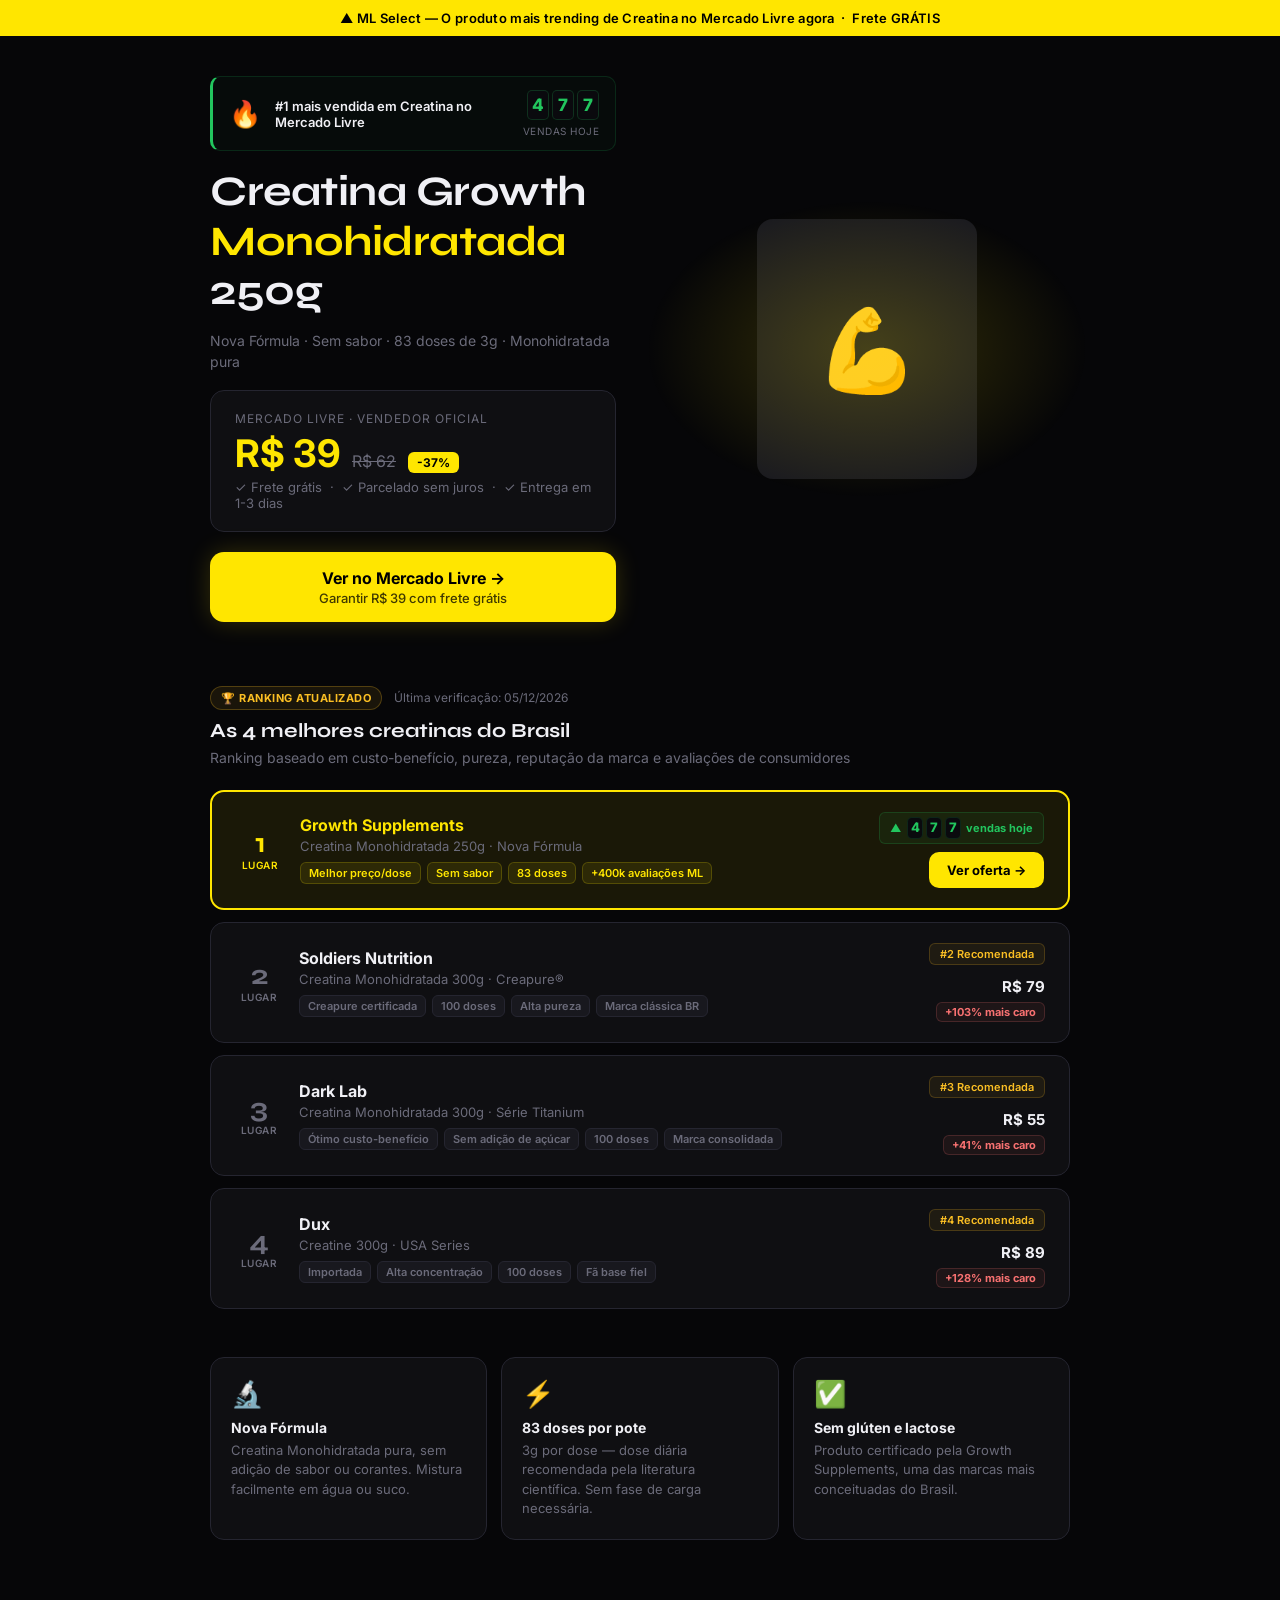
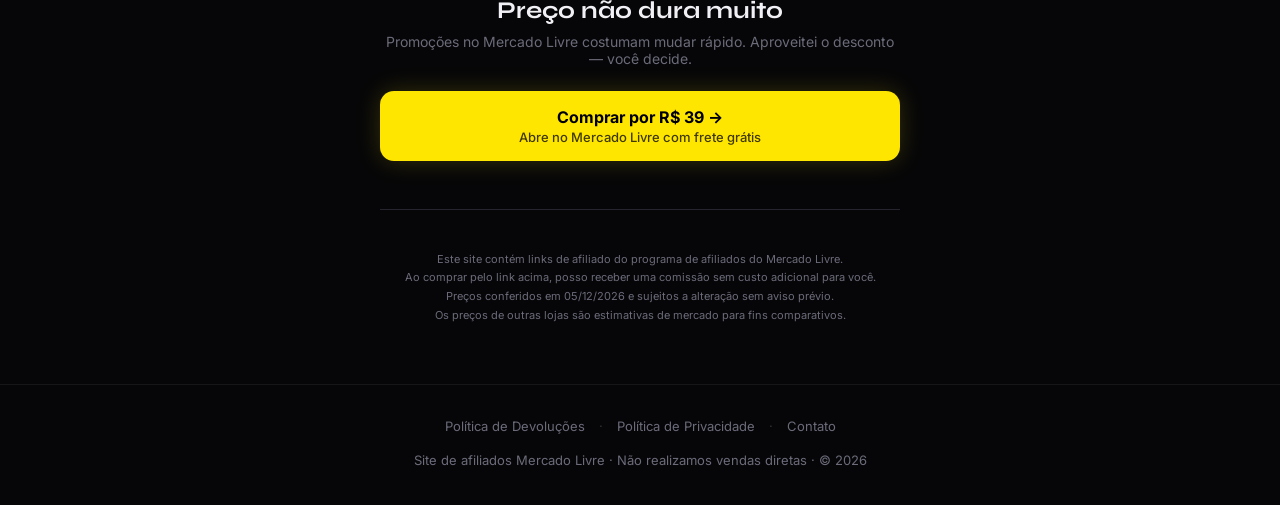
==== index.html @ bf6191c7 "fix: remove Vencedora badge and trending label text Clean up #1 ranking card (no Vencedora badge) an" ====
<!DOCTYPE html>
<html lang="pt-BR">
<head>
    <meta name="google-site-verification" content="9dkgqxsHjFSELf1_AmP4bgAfAh4J020SIPHfa3td9Eo" />
    <script type="application/ld+json">
    {
      "@context": "https://schema.org/",
      "@type": "Product",
      "name": "Creatina Growth Monohidratada 250g",
      "image": "https://http2.mlstatic.com/D_NQ_NP_2X_662415-MLA97812910758_112025-F.webp",
      "description": "Creatina Monohidratada Growth Supplements 250g Nova Fórmula. Melhor custo-benefício do mercado. Frete grátis pelo Mercado Livre.",
      "brand": { "@type": "Brand", "name": "Growth Supplements" },
      "sku": "MLB4229498",
      "mpn": "MLB4229498",
      "offers": {
        "@type": "Offer",
        "url": "https://ml-afiliado.vercel.app/",
        "priceCurrency": "BRL",
        "price": "39.00",
        "availability": "https://schema.org/InStock",
        "itemCondition": "https://schema.org/NewCondition",
        "seller": { "@type": "Organization", "name": "Mercado Livre" }
      }
    }
    </script>
    <!-- Google tag (gtag.js) -->
    <script async src="https://www.googletagmanager.com/gtag/js?id=AW-17362010961"></script>
    <script>
      window.dataLayer = window.dataLayer || [];
      function gtag(){dataLayer.push(arguments);}
      gtag('js', new Date());

      gtag('config', 'AW-17362010961');
    </script>
    <!-- Event snippet for Compra conversion page -->
    <script>
      gtag('event', 'conversion', {
          'send_to': 'AW-17362010961/30pLCIP_qo4cENGG7dZA',
          'value': 1.0,
          'currency': 'BRL',
          'transaction_id': ''
      });
    </script>
    <!-- Click conversion handler -->
    <script>
    function gtag_report_conversion(url) {
      var callback = function () {
        if (typeof(url) != 'undefined') {
          window.location = url;
        }
      };
      gtag('event', 'conversion', {
          'send_to': 'AW-17362010961/30pLCIP_qo4cENGG7dZA',
          'value': 1.0,
          'currency': 'BRL',
          'transaction_id': '',
          'event_callback': callback
      });
      return false;
    }
    </script>
    <meta charset="UTF-8">
    <meta name="viewport" content="width=device-width, initial-scale=1.0">
    <title>Creatina Growth 250g — Melhor Preço Online</title>
    <meta name="description" content="Creatina Monohidratada Growth Supplements 250g Nova Fórmula. Compare preços e garanta o menor valor. Frete grátis pelo Mercado Livre.">
    <link rel="canonical" href="https://ml-afiliado.vercel.app/">
    <link rel="preconnect" href="https://fonts.googleapis.com">
    <link href="https://fonts.googleapis.com/css2?family=Syne:wght@700&family=Inter:wght@400;500;600;700&display=swap" rel="stylesheet">
    <style>
        :root {
            --bg: #060608;
            --surface: #0f0f12;
            --surface2: #18181e;
            --border: #252530;
            --border-glow: #FFE60044;
            --text: #f0f0f5;
            --muted: #6b6b7a;
            --accent: #FFE600;
            --accent-dim: #FFE60015;
            --accent-glow: #FFE60030;
            --yellow: #fbbf24;
            --red: #f87171;
            --radius: 14px;
        }

        * { margin: 0; padding: 0; box-sizing: border-box; }

        body {
            font-family: 'Inter', sans-serif;
            background: var(--bg);
            color: var(--text);
            min-height: 100vh;
            -webkit-font-smoothing: antialiased;
            overflow-x: hidden;
        }

        /* ─── TOP BAR ─── */
        .topbar {
            background: var(--accent);
            color: #000;
            text-align: center;
            font-size: 13px;
            font-weight: 600;
            padding: 10px 20px;
            letter-spacing: .3px;
        }

        /* ─── HERO ─── */
        .hero {
            max-width: 900px;
            margin: 0 auto;
            padding: 40px 20px 0;
            display: grid;
            grid-template-columns: 1fr 1fr;
            grid-template-areas:
                "trend img"
                "text  img";
            column-gap: 48px;
            row-gap: 16px;
            align-items: start;
        }

        .trending-block { grid-area: trend; }
        .hero-text      { grid-area: text; }
        .hero-img       { grid-area: img; align-self: center; }

        @media (max-width: 640px) {
            .hero {
                grid-template-columns: 1fr;
                grid-template-areas:
                    "trend"
                    "img"
                    "text";
                padding: 24px 16px 0;
                row-gap: 16px;
                column-gap: 0;
            }
            .hero-img { max-width: 200px; margin: 0 auto; }
        }

        /* TRENDING BLOCK */
        .trending-block {
            display: flex;
            align-items: center;
            gap: 14px;
            background: #22c55e08;
            border: 1px solid #22c55e28;
            border-left: 3px solid #22c55e;
            border-radius: 10px;
            padding: 13px 16px;
            margin-bottom: 0;
        }

        .trend-fire {
            font-size: 26px;
            flex-shrink: 0;
            animation: fireBlink 1s ease-in-out infinite;
        }

        @keyframes fireBlink {
            0%, 100% { opacity: 1; transform: scale(1); }
            50% { opacity: .3; transform: scale(.8); }
        }

        /* Flip counter digits */
        .flip-counter {
            display: flex;
            gap: 3px;
            align-items: center;
            justify-content: flex-end;
            line-height: 1;
        }

        .flip-digit {
            width: 22px; height: 30px;
            background: #0a0a0e;
            border: 1px solid #22c55e35;
            border-radius: 5px;
            display: flex;
            align-items: center;
            justify-content: center;
            font-family: 'Inter', monospace;
            font-size: 17px;
            font-weight: 800;
            color: #22c55e;
            perspective: 300px;
        }

        .flip-digit.flipping {
            animation: digitFlip 0.35s ease;
        }

        @keyframes digitFlip {
            0%   { transform: perspective(300px) rotateX(0deg);   opacity: 1; }
            45%  { transform: perspective(300px) rotateX(-90deg); opacity: 0; }
            55%  { transform: perspective(300px) rotateX(-90deg); opacity: 0; }
            100% { transform: perspective(300px) rotateX(0deg);   opacity: 1; }
        }

        .trend-main {
            flex: 1;
            min-width: 0;
        }

        .trend-label {
            display: flex;
            align-items: center;
            gap: 5px;
            font-size: 10px;
            font-weight: 800;
            color: #22c55e;
            letter-spacing: 1.2px;
            text-transform: uppercase;
            margin-bottom: 3px;
        }

        .trend-text {
            display: block;
            font-size: 13px;
            font-weight: 600;
            color: var(--text);
        }

        .trend-counter {
            text-align: right;
            flex-shrink: 0;
        }

        .trend-unit {
            display: block;
            font-size: 10px;
            color: var(--muted);
            text-transform: uppercase;
            letter-spacing: .5px;
            margin-top: 5px;
            text-align: right;
        }

        @media (max-width: 480px) {
            .trend-fire { font-size: 20px; }
            .flip-digit { width: 19px; height: 26px; font-size: 15px; }
            .trend-text { font-size: 12px; }
            .trending-block { padding: 11px 13px; gap: 10px; }
        }

        .hero h1 {
            font-family: 'Syne', sans-serif;
            font-size: clamp(24px, 6.5vw, 42px);
            font-weight: 700;
            line-height: 1.18;
            letter-spacing: -.5px;
            margin-bottom: 14px;
        }

        .hero h1 em {
            font-style: normal;
            color: var(--accent);
        }

        .hero-sub {
            color: var(--muted);
            font-size: 14px;
            line-height: 1.5;
            margin-bottom: 18px;
        }

        /* PRICE HERO */
        .price-hero {
            background: var(--surface);
            border: 1px solid var(--border);
            border-radius: var(--radius);
            padding: 20px 24px;
            margin-bottom: 20px;
        }

        .price-hero-store {
            font-size: 12px;
            color: var(--muted);
            text-transform: uppercase;
            letter-spacing: 1px;
            margin-bottom: 8px;
        }

        .price-hero-row {
            display: flex;
            align-items: baseline;
            gap: 12px;
            margin-bottom: 6px;
        }

        .price-big {
            font-family: 'Inter', sans-serif;
            font-size: 38px;
            font-weight: 700;
            color: var(--accent);
            line-height: 1;
        }

        .price-hero-old {
            font-size: 16px;
            color: var(--muted);
            text-decoration: line-through;
        }

        .price-hero-badge {
            background: var(--accent);
            color: #000;
            font-size: 12px;
            font-weight: 700;
            padding: 3px 9px;
            border-radius: 6px;
        }

        .price-hero-note {
            font-size: 13px;
            color: var(--muted);
        }

        /* CTA button */
        .btn-cta {
            display: block;
            text-align: center;
            background: var(--accent);
            color: #000;
            font-weight: 700;
            font-size: 16px;
            padding: 16px 24px;
            border-radius: var(--radius);
            text-decoration: none;
            transition: all .2s;
            box-shadow: 0 0 24px var(--accent-glow);
        }

        .btn-cta:hover {
            background: #ffd000;
            transform: translateY(-2px);
            box-shadow: 0 4px 32px var(--accent-glow);
        }

        .btn-cta span {
            font-size: 13px;
            font-weight: 500;
            display: block;
            opacity: .75;
            margin-top: 2px;
        }

        /* PRODUCT IMAGE */
        .hero-img {
            position: relative;
            display: flex;
            justify-content: center;
        }

        .hero-img::before {
            content: '';
            position: absolute;
            inset: -20px;
            background: radial-gradient(ellipse at center, var(--accent-glow) 0%, transparent 70%);
            border-radius: 50%;
            pointer-events: none;
        }

        .hero-img img {
            width: 100%;
            max-width: 240px;
            object-fit: contain;
            border-radius: 16px;
            position: relative;
            z-index: 1;
            filter: drop-shadow(0 20px 48px #FFE60025);
        }

        /* ─── RANKING SECTION ─── */
        .ranking-section {
            max-width: 900px;
            margin: 64px auto 0;
            padding: 0 20px;
        }

        @media (max-width: 640px) {
            .ranking-section { padding: 0 16px; margin-top: 48px; }
        }

        .ranking-header {
            display: flex;
            align-items: center;
            gap: 12px;
            margin-bottom: 8px;
            flex-wrap: wrap;
        }

        .ranking-badge {
            display: inline-flex;
            align-items: center;
            gap: 6px;
            background: #fbbf2415;
            border: 1px solid #fbbf2440;
            color: var(--yellow);
            font-size: 11px;
            font-weight: 700;
            padding: 4px 10px;
            border-radius: 100px;
            letter-spacing: .5px;
            text-transform: uppercase;
        }

        .ranking-updated {
            font-size: 12px;
            color: var(--muted);
        }

        .ranking-cards {
            display: flex;
            flex-direction: column;
            gap: 12px;
            margin-top: 20px;
        }

        .rank-card {
            background: var(--surface);
            border: 1px solid var(--border);
            border-radius: var(--radius);
            padding: 20px 24px;
            display: grid;
            grid-template-columns: 48px 1fr auto;
            align-items: center;
            gap: 16px;
            transition: border-color .2s;
        }

        .rank-card:hover { border-color: #35354a; }

        .rank-card.rank-first {
            background: var(--accent-dim);
            border: 2px solid var(--accent);
        }

        .rank-card.rank-first:hover { border-color: var(--accent); }

        .rank-num {
            font-family: 'Syne', sans-serif;
            font-size: 28px;
            font-weight: 700;
            color: var(--muted);
            text-align: center;
            line-height: 1;
        }

        .rank-card.rank-first .rank-num {
            color: var(--accent);
        }

        .rank-num-label {
            font-size: 10px;
            font-weight: 600;
            text-transform: uppercase;
            letter-spacing: .5px;
            color: var(--muted);
            text-align: center;
            margin-top: 2px;
        }

        .rank-card.rank-first .rank-num-label {
            color: var(--accent);
        }

        .rank-info {}

        .rank-brand {
            font-weight: 700;
            font-size: 16px;
            margin-bottom: 3px;
        }

        .rank-card.rank-first .rank-brand { color: var(--accent); }

        .rank-product {
            font-size: 13px;
            color: var(--muted);
            margin-bottom: 8px;
        }

        .rank-tags {
            display: flex;
            flex-wrap: wrap;
            gap: 6px;
        }

        .rank-tag {
            font-size: 11px;
            font-weight: 600;
            padding: 3px 8px;
            border-radius: 6px;
            background: var(--surface2);
            color: var(--muted);
            border: 1px solid var(--border);
        }

        .rank-card.rank-first .rank-tag {
            background: #FFE60015;
            color: var(--accent);
            border-color: #FFE60030;
        }

        .rank-cta-col {
            display: flex;
            flex-direction: column;
            align-items: flex-end;
            gap: 8px;
            min-width: 120px;
        }

        .rank-winner-badge {
            font-size: 11px;
            font-weight: 700;
            color: #000;
            background: var(--accent);
            padding: 3px 10px;
            border-radius: 6px;
            text-align: center;
        }

        .rank-position-badge {
            font-size: 11px;
            font-weight: 600;
            color: var(--yellow);
            background: #fbbf2412;
            border: 1px solid #fbbf2430;
            padding: 3px 10px;
            border-radius: 6px;
            text-align: center;
        }

        .btn-rank {
            display: inline-block;
            text-align: center;
            background: var(--accent);
            color: #000;
            font-weight: 700;
            font-size: 13px;
            padding: 10px 18px;
            border-radius: 10px;
            text-decoration: none;
            transition: all .2s;
            white-space: nowrap;
        }

        .btn-rank:hover {
            background: #ffd000;
            transform: translateY(-1px);
        }

        .btn-rank-secondary {
            background: transparent;
            color: var(--text);
            border: 1px solid var(--border);
        }

        .btn-rank-secondary:hover {
            background: var(--surface2);
            border-color: #35354a;
            transform: translateY(-1px);
        }

        @media (max-width: 600px) {
            .rank-card {
                grid-template-columns: 40px 1fr;
                padding: 16px;
                gap: 12px;
            }
            .rank-cta-col {
                grid-column: 1 / -1;
                flex-direction: row;
                align-items: center;
                justify-content: space-between;
                min-width: unset;
            }
        }

        /* ─── COMPARE SECTION ─── */
        .compare-section {
            max-width: 900px;
            margin: 60px auto 0;
            padding: 0 20px;
        }

        @media (max-width: 640px) {
            .compare-section { padding: 0 16px; }
        }

        .section-title {
            font-family: 'Syne', sans-serif;
            font-size: 20px;
            font-weight: 700;
            margin-bottom: 6px;
        }

        .section-sub {
            color: var(--muted);
            font-size: 14px;
            margin-bottom: 24px;
        }

        .compare-table {
            background: var(--surface);
            border: 1px solid var(--border);
            border-radius: var(--radius);
            overflow: hidden;
        }

        .compare-row {
            display: grid;
            grid-template-columns: 1.8fr 1fr 1fr 1fr;
            align-items: center;
            padding: 16px 20px;
            border-bottom: 1px solid var(--border);
            gap: 8px;
            transition: background .15s;
        }

        .compare-row:last-child {
            border-bottom: none;
        }

        .compare-row.header {
            background: var(--surface2);
            font-size: 11px;
            font-weight: 600;
            text-transform: uppercase;
            letter-spacing: 1px;
            color: var(--muted);
            padding: 12px 20px;
        }

        .compare-row.best {
            background: var(--accent-dim);
            border-left: 3px solid var(--accent);
        }

        .compare-row.best:hover { background: #FFE60020; }

        .compare-store {
            display: flex;
            align-items: center;
            gap: 10px;
        }

        .store-icon {
            width: 32px; height: 32px;
            border-radius: 8px;
            background: var(--surface2);
            display: flex;
            align-items: center;
            justify-content: center;
            font-size: 16px;
            flex-shrink: 0;
            border: 1px solid var(--border);
        }

        .compare-row.best .store-icon {
            background: var(--accent);
            border-color: var(--accent);
        }

        .store-name {
            font-weight: 600;
            font-size: 14px;
        }

        .store-tag {
            font-size: 11px;
            color: var(--muted);
        }

        .compare-row.best .store-tag {
            color: var(--accent);
            font-weight: 600;
        }

        .compare-price {
            font-family: 'Inter', sans-serif;
            font-size: 17px;
            font-weight: 700;
        }

        .compare-row.best .compare-price {
            color: var(--accent);
        }

        .compare-shipping {
            font-size: 13px;
        }

        .free-ship {
            color: var(--accent);
            font-weight: 600;
        }

        .paid-ship {
            color: var(--muted);
        }

        .compare-status {
            font-size: 12px;
            font-weight: 600;
        }

        .status-best {
            background: var(--accent);
            color: #000;
            padding: 3px 10px;
            border-radius: 6px;
            display: inline-block;
        }

        .status-high {
            color: var(--red);
        }

        @media (max-width: 540px) {
            .compare-row { grid-template-columns: 1.5fr 1fr; gap: 6px; }
            .compare-row > *:nth-child(3),
            .compare-row > *:nth-child(4) { display: none; }
            .compare-row.header { display: none; }
        }

        /* ─── BENEFITS ─── */
        .benefits-section {
            max-width: 900px;
            margin: 48px auto 0;
            padding: 0 20px;
            display: grid;
            grid-template-columns: repeat(3, 1fr);
            gap: 14px;
        }

        @media (max-width: 640px) {
            .benefits-section { grid-template-columns: 1fr; padding: 0 16px; }
        }

        .benefit-card {
            background: var(--surface);
            border: 1px solid var(--border);
            border-radius: var(--radius);
            padding: 20px;
        }

        .benefit-icon {
            font-size: 26px;
            margin-bottom: 10px;
        }

        .benefit-title {
            font-weight: 700;
            font-size: 14px;
            margin-bottom: 5px;
        }

        .benefit-desc {
            color: var(--muted);
            font-size: 13px;
            line-height: 1.5;
        }

        /* ─── FINAL CTA ─── */
        .final-cta {
            max-width: 560px;
            margin: 56px auto 0;
            padding: 0 20px;
            text-align: center;
        }

        .final-cta h2 {
            font-family: 'Syne', sans-serif;
            font-size: 24px;
            font-weight: 700;
            margin-bottom: 8px;
        }

        .final-cta p {
            color: var(--muted);
            font-size: 14px;
            margin-bottom: 24px;
        }

        /* ─── DISCLAIMER ─── */
        .disclaimer {
            text-align: center;
            padding: 40px 20px 60px;
            color: var(--muted);
            font-size: 11px;
            line-height: 1.7;
            max-width: 520px;
            margin: 48px auto 0;
            border-top: 1px solid var(--border);
        }

        .sales-count {
            display: inline-block;
            font-weight: 800;
        }

        .counter-pulse {
            animation: counterPulse .4s ease;
        }

        @keyframes counterPulse {
            0% { transform: scale(1); }
            50% { transform: scale(1.15); color: #4ade80; }
            100% { transform: scale(1); }
        }

        .trending-rank {
            display: inline-flex;
            align-items: center;
            gap: 5px;
            background: #22c55e12;
            border: 1px solid #22c55e30;
            color: #22c55e;
            font-size: 11px;
            font-weight: 700;
            padding: 4px 10px;
            border-radius: 6px;
        }

        .trending-rank .flip-digit {
            width: 16px; height: 22px;
            font-size: 13px;
            border-color: #22c55e25;
        }

        /* Rank competitor price */
        .rank-price-info {
            text-align: right;
            margin-top: 4px;
        }

        .rank-comp-price {
            display: block;
            font-size: 15px;
            font-weight: 700;
            color: var(--text);
            margin-bottom: 4px;
        }

        .rank-expensive {
            display: inline-block;
            font-size: 11px;
            font-weight: 700;
            color: var(--red);
            background: #f8717110;
            border: 1px solid #f8717130;
            padding: 2px 8px;
            border-radius: 6px;
        }

        /* animations */
        .fade-in {
            animation: fadeUp .55s ease both;
        }

        @keyframes fadeUp {
            from { opacity: 0; transform: translateY(18px); }
            to   { opacity: 1; transform: translateY(0); }
        }

        .delay-1 { animation-delay: .1s; }
        .delay-2 { animation-delay: .2s; }
        .delay-3 { animation-delay: .3s; }
    </style>
</head>
<body>

<!-- TOP BAR -->
<div class="topbar">
    ▲ ML Select — O produto mais trending de Creatina no Mercado Livre agora &nbsp;·&nbsp; Frete GRÁTIS
</div>

<!-- HERO -->
<section class="hero" itemscope itemtype="https://schema.org/Product">
    <div class="trending-block">
        <span class="trend-fire">🔥</span>
        <div class="trend-main">
            <span class="trend-text">#1 mais vendida em Creatina no Mercado Livre</span>
        </div>
        <div class="trend-counter">
            <div class="flip-counter" id="sales-count"></div>
            <span class="trend-unit">vendas hoje</span>
        </div>
    </div>

    <div class="hero-text fade-in">
        <meta itemprop="sku" content="MLB4229498">
        <meta itemprop="mpn" content="MLB4229498">
        <div itemprop="brand" itemscope itemtype="https://schema.org/Brand" style="display:none">
            <meta itemprop="name" content="Growth Supplements">
        </div>
        <h1 itemprop="name">Creatina Growth<br><em>Monohidratada</em><br>250g</h1>
        <p class="hero-sub" itemprop="description">Nova Fórmula · Sem sabor · 83 doses de 3g · Monohidratada pura</p>

        <div class="price-hero" itemprop="offers" itemscope itemtype="https://schema.org/Offer">
            <meta itemprop="priceCurrency" content="BRL">
            <meta itemprop="availability" content="https://schema.org/InStock">
            <meta itemprop="itemCondition" content="https://schema.org/NewCondition">
            <link itemprop="url" href="https://ml-afiliado.vercel.app/">
            <div class="price-hero-store">Mercado Livre · Vendedor oficial</div>
            <div class="price-hero-row">
                <span class="price-big" itemprop="price" content="39.00">R$&nbsp;39</span>
                <span class="price-hero-old">R$&nbsp;62</span>
                <span class="price-hero-badge">-37%</span>
            </div>
            <div class="price-hero-note">✓ Frete grátis &nbsp;·&nbsp; ✓ Parcelado sem juros &nbsp;·&nbsp; ✓ Entrega em 1-3 dias</div>
        </div>

        <a class="btn-cta" href="https://www.mercadolivre.com.br/social/ruda3415334?matt_word=ruda3415334&matt_tool=56317803&forceInApp=true&ref=BAJDTf4aax0PoVec9juMn38j1OurVTUUoqCjTGsxAvoZaMwUt%2Bw4mfIOjWaivl89vWAxuiQci2TWIc%2Bt2dwqley646tLiB0Rg69JLzeg%2FU8d5hbD1clVKSxoeJ9bAatZFzjAaH7064Obxid8sO859gL3LARDuWuyMjkaG6We7udPI6KbjTi6sI1IS05AF1dX01%2BKU1U%3D" target="_blank" rel="noopener sponsored" onclick="gtag_report_conversion()">
            Ver no Mercado Livre →
            <span>Garantir R$&nbsp;39 com frete grátis</span>
        </a>
    </div>

    <div class="hero-img fade-in delay-2">
        <img
            itemprop="image"
            src="https://http2.mlstatic.com/D_NQ_NP_2X_662415-MLA97812910758_112025-F.webp"
            alt="Creatina Monohidratada Growth Supplements 250g Nova Fórmula"
            loading="eager"
            onerror="this.onerror=null; this.src=''; this.parentElement.innerHTML='<div style=\'width:220px;height:260px;background:#1a1a1f;border-radius:16px;display:flex;align-items:center;justify-content:center;font-size:80px;\'>💪</div>'"
        />
    </div>
</section>

<!-- RANKING SECTION -->
<section class="ranking-section fade-in delay-2">
    <div class="ranking-header">
        <div class="ranking-badge">🏆 Ranking atualizado</div>
        <span class="ranking-updated">Última verificação: <span id="ranking-date">27/03/2026</span></span>
    </div>
    <div class="section-title">As 4 melhores creatinas do Brasil</div>
    <div class="section-sub">Ranking baseado em custo-benefício, pureza, reputação da marca e avaliações de consumidores</div>

    <div class="ranking-cards">

        <!-- #1 Growth -->
        <div class="rank-card rank-first">
            <div>
                <div class="rank-num">1</div>
                <div class="rank-num-label">Lugar</div>
            </div>
            <div class="rank-info">
                <div class="rank-brand">Growth Supplements</div>
                <div class="rank-product">Creatina Monohidratada 250g · Nova Fórmula</div>
                <div class="rank-tags">
                    <span class="rank-tag">Melhor preço/dose</span>
                    <span class="rank-tag">Sem sabor</span>
                    <span class="rank-tag">83 doses</span>
                    <span class="rank-tag">+400k avaliações ML</span>
                </div>
            </div>
            <div class="rank-cta-col">
                <span class="trending-rank">▲ <span class="flip-counter" id="sales-count-rank"></span> vendas hoje</span>
                <a class="btn-rank" href="https://www.mercadolivre.com.br/social/ruda3415334?matt_word=ruda3415334&matt_tool=56317803&forceInApp=true&ref=BAJDTf4aax0PoVec9juMn38j1OurVTUUoqCjTGsxAvoZaMwUt%2Bw4mfIOjWaivl89vWAxuiQci2TWIc%2Bt2dwqley646tLiB0Rg69JLzeg%2FU8d5hbD1clVKSxoeJ9bAatZFzjAaH7064Obxid8sO859gL3LARDuWuyMjkaG6We7udPI6KbjTi6sI1IS05AF1dX01%2BKU1U%3D" target="_blank" rel="noopener sponsored" onclick="gtag_report_conversion()">Ver oferta →</a>
            </div>
        </div>

        <!-- #2 Soldiers Nutrition -->
        <div class="rank-card">
            <div>
                <div class="rank-num">2</div>
                <div class="rank-num-label">Lugar</div>
            </div>
            <div class="rank-info">
                <div class="rank-brand">Soldiers Nutrition</div>
                <div class="rank-product">Creatina Monohidratada 300g · Creapure®</div>
                <div class="rank-tags">
                    <span class="rank-tag">Creapure certificada</span>
                    <span class="rank-tag">100 doses</span>
                    <span class="rank-tag">Alta pureza</span>
                    <span class="rank-tag">Marca clássica BR</span>
                </div>
            </div>
            <div class="rank-cta-col">
                <span class="rank-position-badge">#2 Recomendada</span>
                <div class="rank-price-info">
                    <span class="rank-comp-price">R$ 79</span>
                    <span class="rank-expensive">+103% mais caro</span>
                </div>
            </div>
        </div>

        <!-- #3 Dark Lab -->
        <div class="rank-card">
            <div>
                <div class="rank-num">3</div>
                <div class="rank-num-label">Lugar</div>
            </div>
            <div class="rank-info">
                <div class="rank-brand">Dark Lab</div>
                <div class="rank-product">Creatina Monohidratada 300g · Série Titanium</div>
                <div class="rank-tags">
                    <span class="rank-tag">Ótimo custo-benefício</span>
                    <span class="rank-tag">Sem adição de açúcar</span>
                    <span class="rank-tag">100 doses</span>
                    <span class="rank-tag">Marca consolidada</span>
                </div>
            </div>
            <div class="rank-cta-col">
                <span class="rank-position-badge">#3 Recomendada</span>
                <div class="rank-price-info">
                    <span class="rank-comp-price">R$ 55</span>
                    <span class="rank-expensive">+41% mais caro</span>
                </div>
            </div>
        </div>

        <!-- #4 Dux -->
        <div class="rank-card">
            <div>
                <div class="rank-num">4</div>
                <div class="rank-num-label">Lugar</div>
            </div>
            <div class="rank-info">
                <div class="rank-brand">Dux</div>
                <div class="rank-product">Creatine 300g · USA Series</div>
                <div class="rank-tags">
                    <span class="rank-tag">Importada</span>
                    <span class="rank-tag">Alta concentração</span>
                    <span class="rank-tag">100 doses</span>
                    <span class="rank-tag">Fã base fiel</span>
                </div>
            </div>
            <div class="rank-cta-col">
                <span class="rank-position-badge">#4 Recomendada</span>
                <div class="rank-price-info">
                    <span class="rank-comp-price">R$ 89</span>
                    <span class="rank-expensive">+128% mais caro</span>
                </div>
            </div>
        </div>

    </div>
</section>


<!-- BENEFITS -->
<div class="benefits-section fade-in delay-2">
    <div class="benefit-card">
        <div class="benefit-icon">🔬</div>
        <div class="benefit-title">Nova Fórmula</div>
        <div class="benefit-desc">Creatina Monohidratada pura, sem adição de sabor ou corantes. Mistura facilmente em água ou suco.</div>
    </div>
    <div class="benefit-card">
        <div class="benefit-icon">⚡</div>
        <div class="benefit-title">83 doses por pote</div>
        <div class="benefit-desc">3g por dose — dose diária recomendada pela literatura científica. Sem fase de carga necessária.</div>
    </div>
    <div class="benefit-card">
        <div class="benefit-icon">✅</div>
        <div class="benefit-title">Sem glúten e lactose</div>
        <div class="benefit-desc">Produto certificado pela Growth Supplements, uma das marcas mais conceituadas do Brasil.</div>
    </div>
</div>

<!-- FINAL CTA -->
<div class="final-cta fade-in delay-3">
    <h2>Preço não dura muito</h2>
    <p>Promoções no Mercado Livre costumam mudar rápido. Aproveitei o desconto — você decide.</p>
    <a class="btn-cta" href="https://www.mercadolivre.com.br/social/ruda3415334?matt_word=ruda3415334&matt_tool=56317803&forceInApp=true&ref=BAJDTf4aax0PoVec9juMn38j1OurVTUUoqCjTGsxAvoZaMwUt%2Bw4mfIOjWaivl89vWAxuiQci2TWIc%2Bt2dwqley646tLiB0Rg69JLzeg%2FU8d5hbD1clVKSxoeJ9bAatZFzjAaH7064Obxid8sO859gL3LARDuWuyMjkaG6We7udPI6KbjTi6sI1IS05AF1dX01%2BKU1U%3D" target="_blank" rel="noopener sponsored" onclick="gtag_report_conversion()">
        Comprar por R$ 39 →
        <span>Abre no Mercado Livre com frete grátis</span>
    </a>
</div>

<!-- DISCLAIMER -->
<div class="disclaimer">
    Este site contém links de afiliado do programa de afiliados do Mercado Livre.<br>
    Ao comprar pelo link acima, posso receber uma comissão sem custo adicional para você.<br>
    Preços conferidos em <span id="disclaimer-date">27/03/2026</span> e sujeitos a alteração sem aviso prévio.<br>
    Os preços de outras lojas são estimativas de mercado para fins comparativos.
</div>

<script>
(function () {
    var now = new Date();
    var months = ['Jan','Fev','Mar','Abr','Mai','Jun','Jul','Ago','Set','Out','Nov','Dez'];
    var day = now.getDate();
    var month = months[now.getMonth()];
    var year = now.getFullYear();
    var dd = String(day).padStart(2, '0');
    var mm = String(now.getMonth() + 1).padStart(2, '0');

    var heroDate = document.getElementById('hero-date');
    if (heroDate) heroDate.textContent = day + ' ' + month + ' ' + year;

    var shortDate = dd + '/' + mm + '/' + year;
    var compareDate = document.getElementById('compare-date');
    if (compareDate) compareDate.textContent = shortDate;

    var disclaimerDate = document.getElementById('disclaimer-date');
    if (disclaimerDate) disclaimerDate.textContent = shortDate;

    var rankingDate = document.getElementById('ranking-date');
    if (rankingDate) rankingDate.textContent = shortDate;
})();
</script>

<script>
(function() {
    var SALES_PER_DAY = 487;
    var MS_PER_SALE = 86400000 / SALES_PER_DAY;
    var now = new Date();
    var startOfDay = new Date(now.getFullYear(), now.getMonth(), now.getDate());
    var msElapsed = now - startOfDay;
    var currentSales = Math.floor(msElapsed / MS_PER_SALE);

    var counterEls = [
        document.getElementById('sales-count'),
        document.getElementById('sales-count-rank')
    ];

    function renderDigits(el, num) {
        if (!el) return;
        el.innerHTML = String(num).split('').map(function(d) {
            return '<span class="flip-digit">' + d + '</span>';
        }).join('');
    }

    function updateDigits(el, oldNum, newNum) {
        if (!el) return;
        var oldStr = String(oldNum), newStr = String(newNum);
        if (oldStr.length !== newStr.length) { renderDigits(el, newNum); return; }
        var digitEls = el.querySelectorAll('.flip-digit');
        for (var i = 0; i < newStr.length; i++) {
            if (newStr[i] !== oldStr[i]) {
                (function(digitEl, newChar) {
                    digitEl.classList.add('flipping');
                    setTimeout(function() { digitEl.textContent = newChar; }, 175);
                    setTimeout(function() { digitEl.classList.remove('flipping'); }, 360);
                })(digitEls[i], newStr[i]);
            }
        }
    }

    counterEls.forEach(function(el) { renderDigits(el, currentSales); });

    function tick() {
        var prev = currentSales;
        currentSales++;
        counterEls.forEach(function(el) { updateDigits(el, prev, currentSales); });
        setTimeout(tick, MS_PER_SALE * (0.7 + Math.random() * 0.6));
    }

    setTimeout(tick, MS_PER_SALE - (msElapsed % MS_PER_SALE));
})();
</script>

<footer style="text-align:center;padding:28px 16px 32px;border-top:1px solid #ffffff10;color:#6b6b7a;font-size:13px;font-family:'Inter',sans-serif;line-height:2;">
  <div style="margin-bottom:8px;">
    <a href="/devolucoes" style="color:#6b6b7a;text-decoration:none;margin:0 10px;" onmouseover="this.style.color='#FFE600'" onmouseout="this.style.color='#6b6b7a'">Política de Devoluções</a>
    <span style="color:#333;">·</span>
    <a href="/politica-de-privacidade" style="color:#6b6b7a;text-decoration:none;margin:0 10px;" onmouseover="this.style.color='#FFE600'" onmouseout="this.style.color='#6b6b7a'">Política de Privacidade</a>
    <span style="color:#333;">·</span>
    <a href="/contato" style="color:#6b6b7a;text-decoration:none;margin:0 10px;" onmouseover="this.style.color='#FFE600'" onmouseout="this.style.color='#6b6b7a'">Contato</a>
  </div>
  <div>Site de afiliados Mercado Livre · Não realizamos vendas diretas · © 2026</div>
</footer>

</body>
</html>
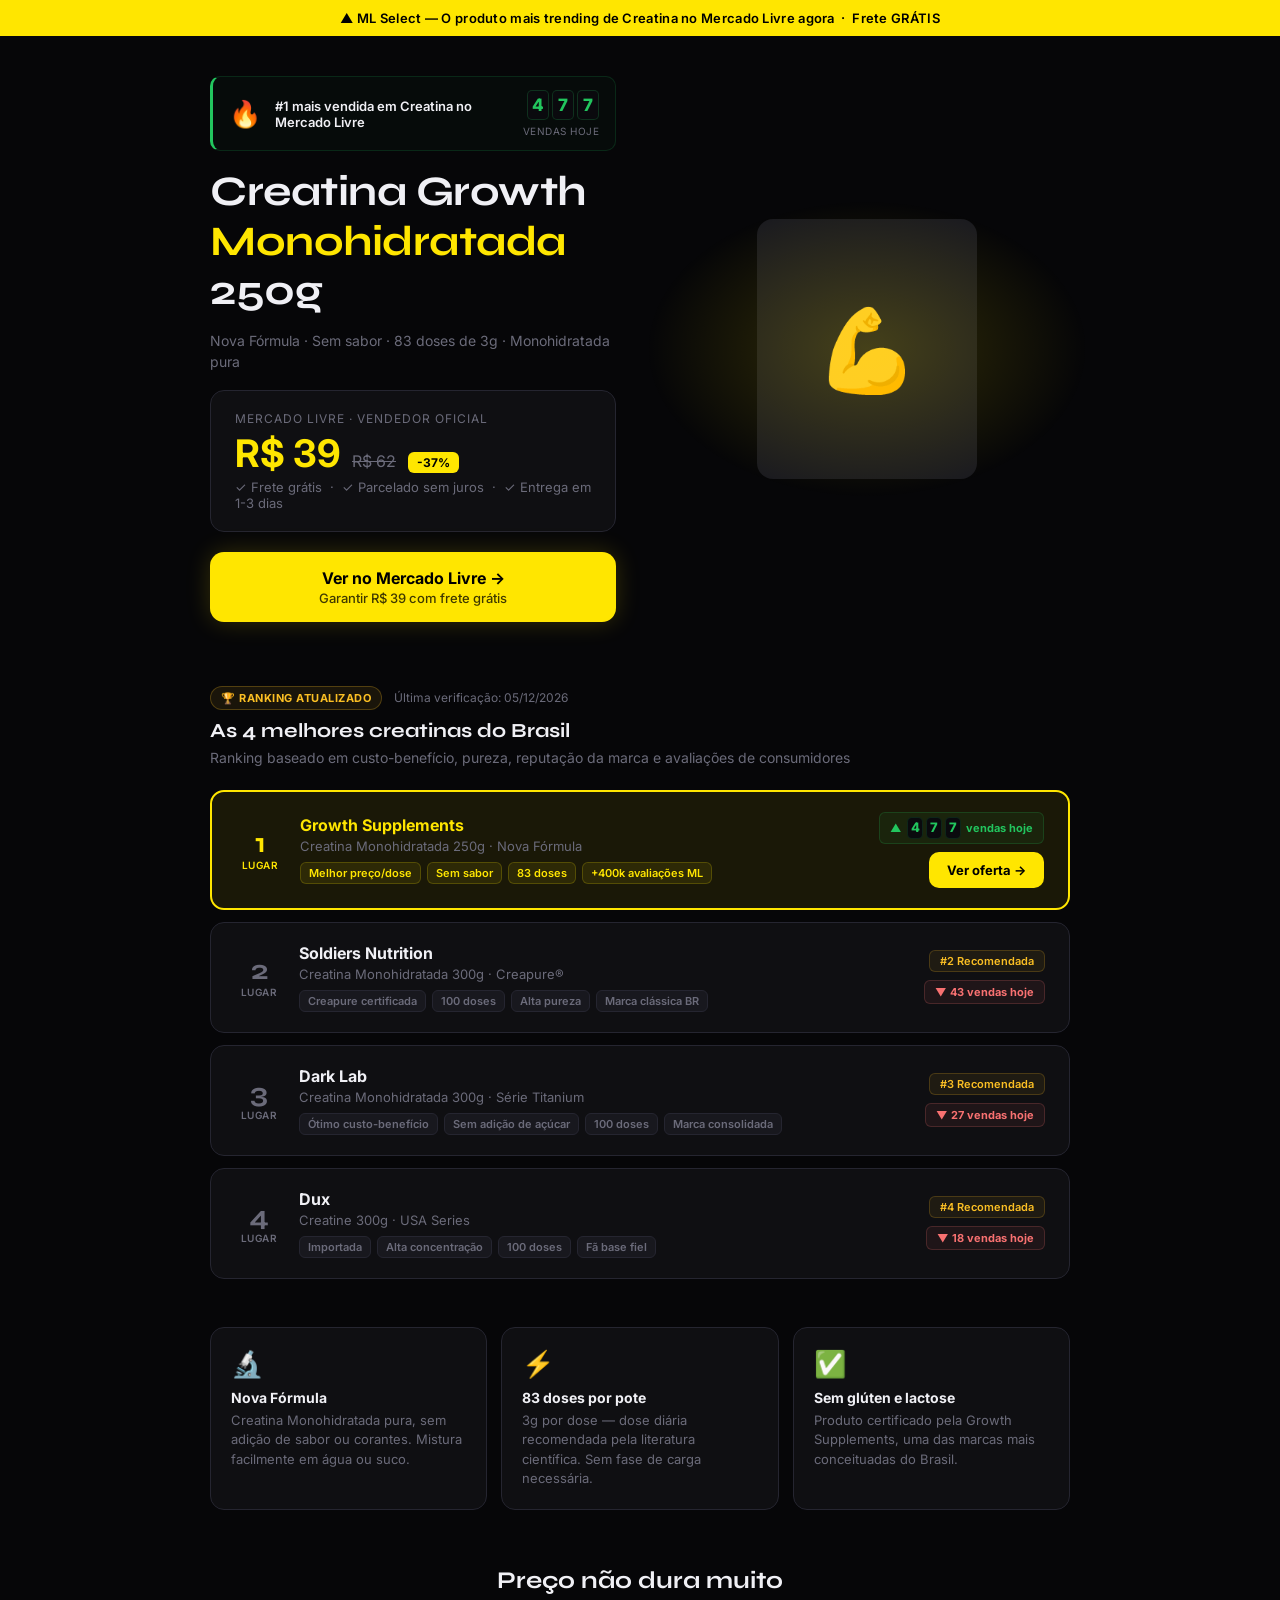
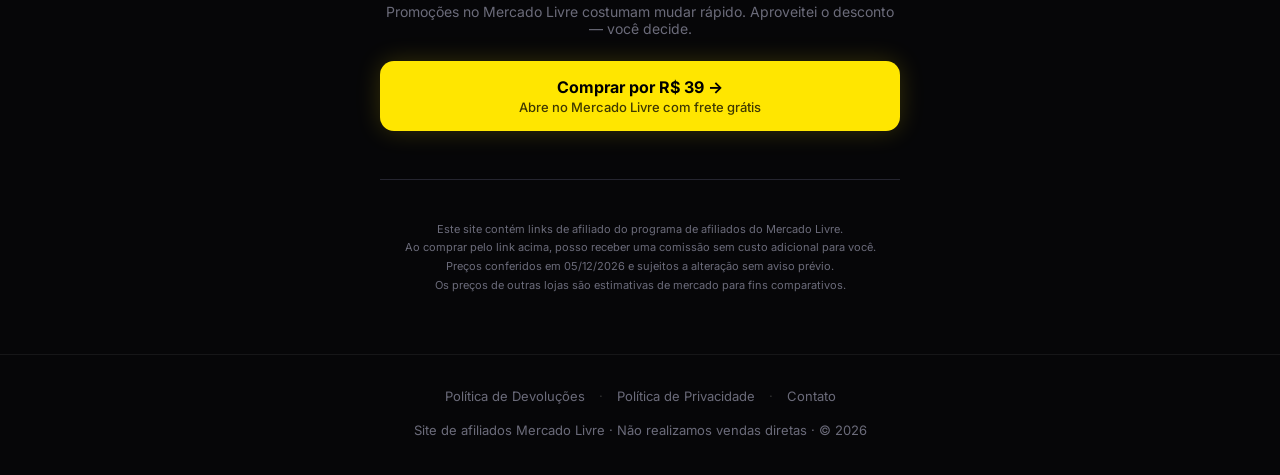
==== commit 43688952: "feat: replace competitor prices with red down-arrow sales badge Cards #2-4 now show a red '▼ X venda" ====
--- a/index.html
+++ b/index.html
@@ -830,6 +830,19 @@
             border-color: #22c55e25;
         }
 
+        .trending-rank-down {
+            display: inline-flex;
+            align-items: center;
+            gap: 5px;
+            background: #f8717112;
+            border: 1px solid #f8717130;
+            color: var(--red);
+            font-size: 11px;
+            font-weight: 700;
+            padding: 4px 10px;
+            border-radius: 6px;
+        }
+
         /* Rank competitor price */
         .rank-price-info {
             text-align: right;
@@ -981,10 +994,7 @@
             </div>
             <div class="rank-cta-col">
                 <span class="rank-position-badge">#2 Recomendada</span>
-                <div class="rank-price-info">
-                    <span class="rank-comp-price">R$ 79</span>
-                    <span class="rank-expensive">+103% mais caro</span>
-                </div>
+                <span class="trending-rank-down">▼ 43 vendas hoje</span>
             </div>
         </div>
 
@@ -1006,10 +1016,7 @@
             </div>
             <div class="rank-cta-col">
                 <span class="rank-position-badge">#3 Recomendada</span>
-                <div class="rank-price-info">
-                    <span class="rank-comp-price">R$ 55</span>
-                    <span class="rank-expensive">+41% mais caro</span>
-                </div>
+                <span class="trending-rank-down">▼ 27 vendas hoje</span>
             </div>
         </div>
 
@@ -1031,10 +1038,7 @@
             </div>
             <div class="rank-cta-col">
                 <span class="rank-position-badge">#4 Recomendada</span>
-                <div class="rank-price-info">
-                    <span class="rank-comp-price">R$ 89</span>
-                    <span class="rank-expensive">+128% mais caro</span>
-                </div>
+                <span class="trending-rank-down">▼ 18 vendas hoje</span>
             </div>
         </div>
 
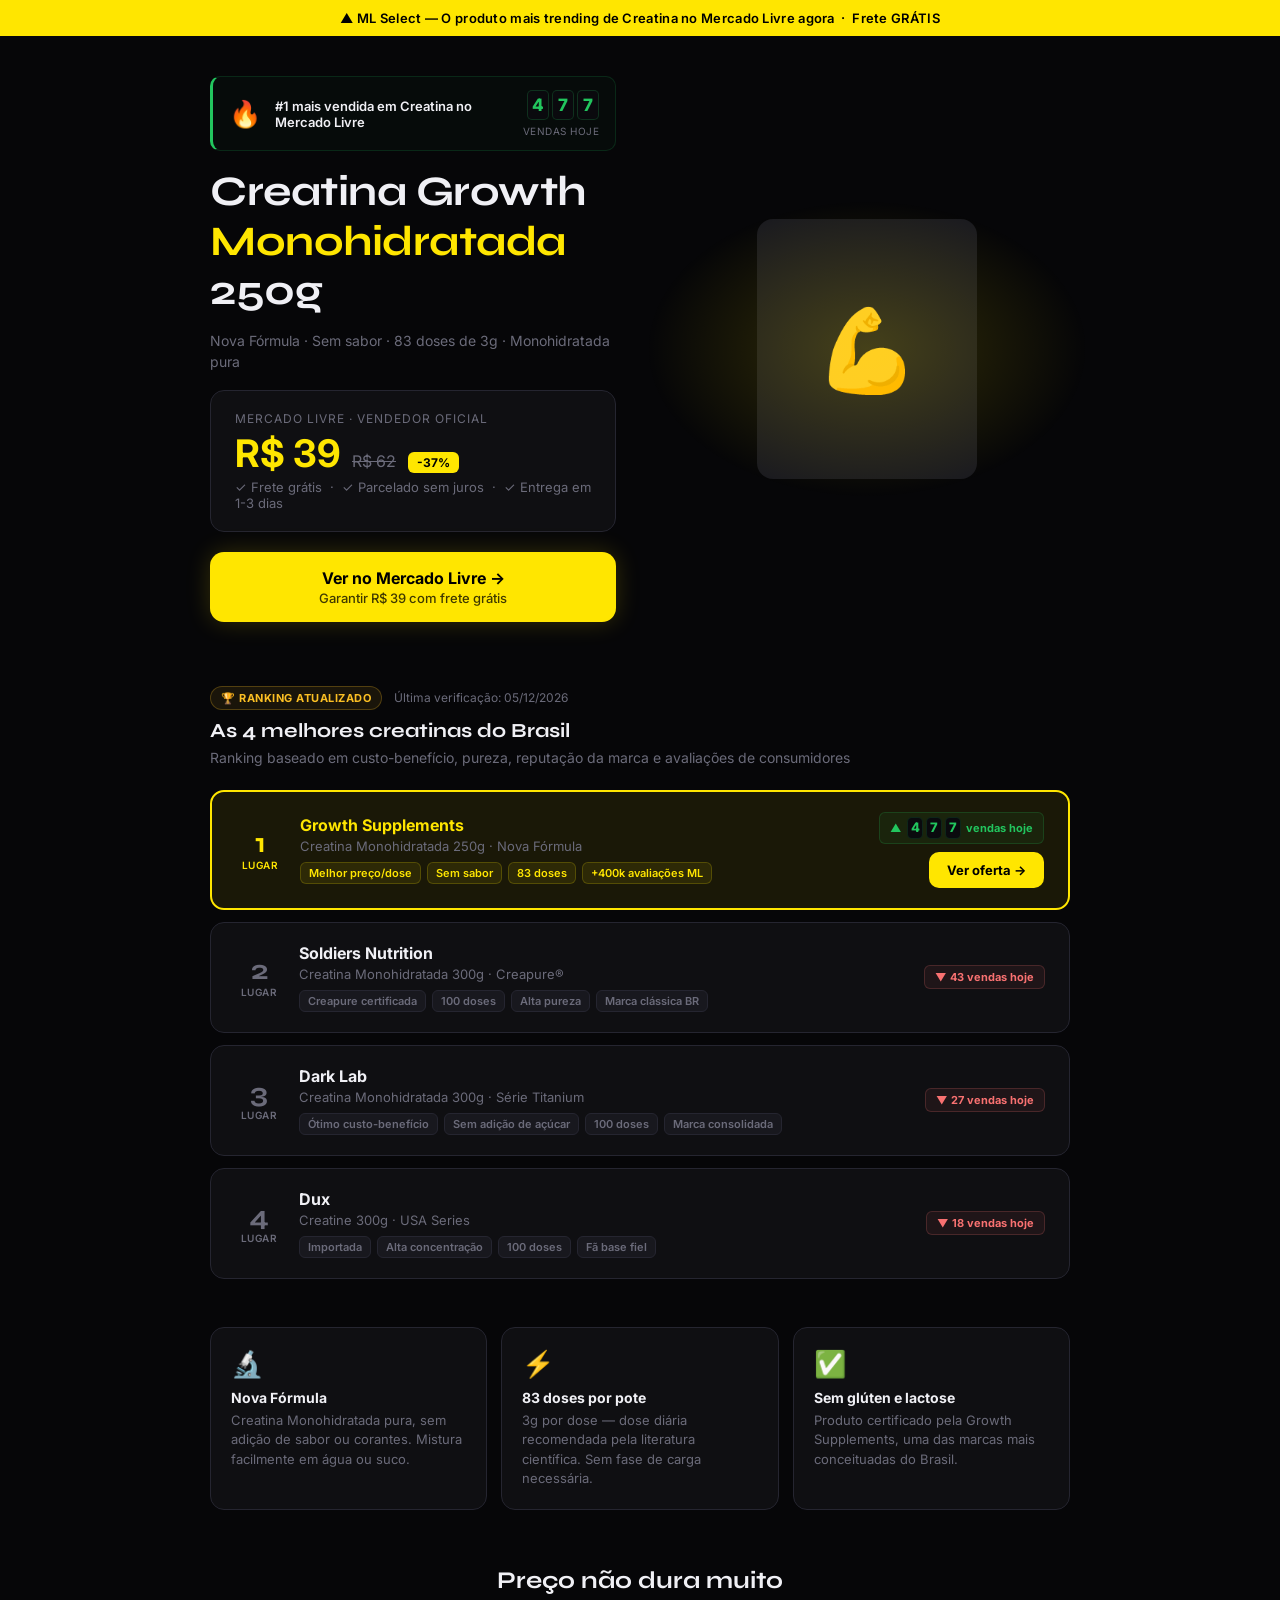
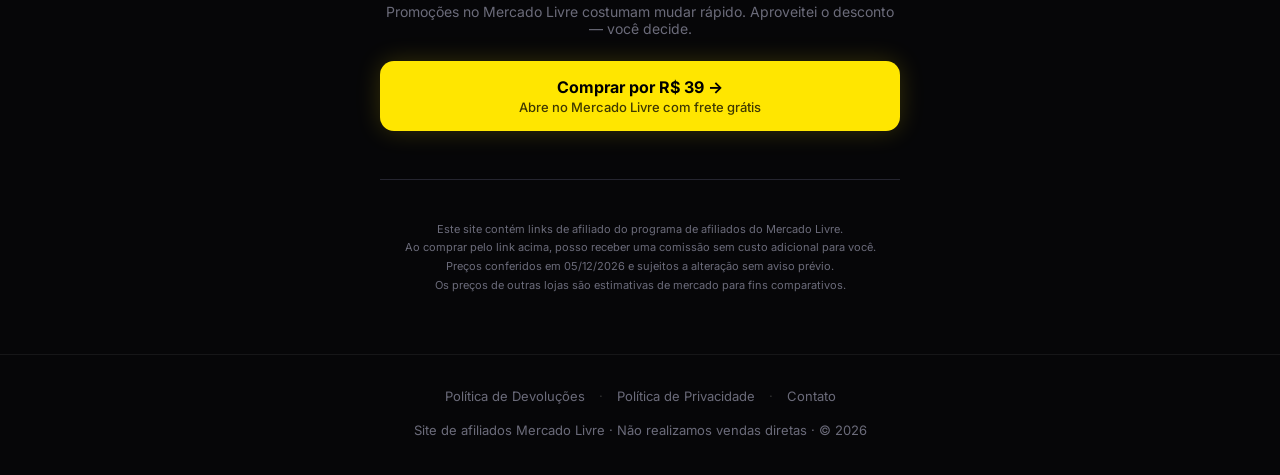
==== commit 3ee329fb: "fix: remove Recomendada badges from ranking cards #2-4 https://claude.ai/code/session_01YXV3kMpEE1HL" ====
--- a/index.html
+++ b/index.html
@@ -993,7 +993,6 @@
                 </div>
             </div>
             <div class="rank-cta-col">
-                <span class="rank-position-badge">#2 Recomendada</span>
                 <span class="trending-rank-down">▼ 43 vendas hoje</span>
             </div>
         </div>
@@ -1015,7 +1014,6 @@
                 </div>
             </div>
             <div class="rank-cta-col">
-                <span class="rank-position-badge">#3 Recomendada</span>
                 <span class="trending-rank-down">▼ 27 vendas hoje</span>
             </div>
         </div>
@@ -1037,7 +1035,6 @@
                 </div>
             </div>
             <div class="rank-cta-col">
-                <span class="rank-position-badge">#4 Recomendada</span>
                 <span class="trending-rank-down">▼ 18 vendas hoje</span>
             </div>
         </div>
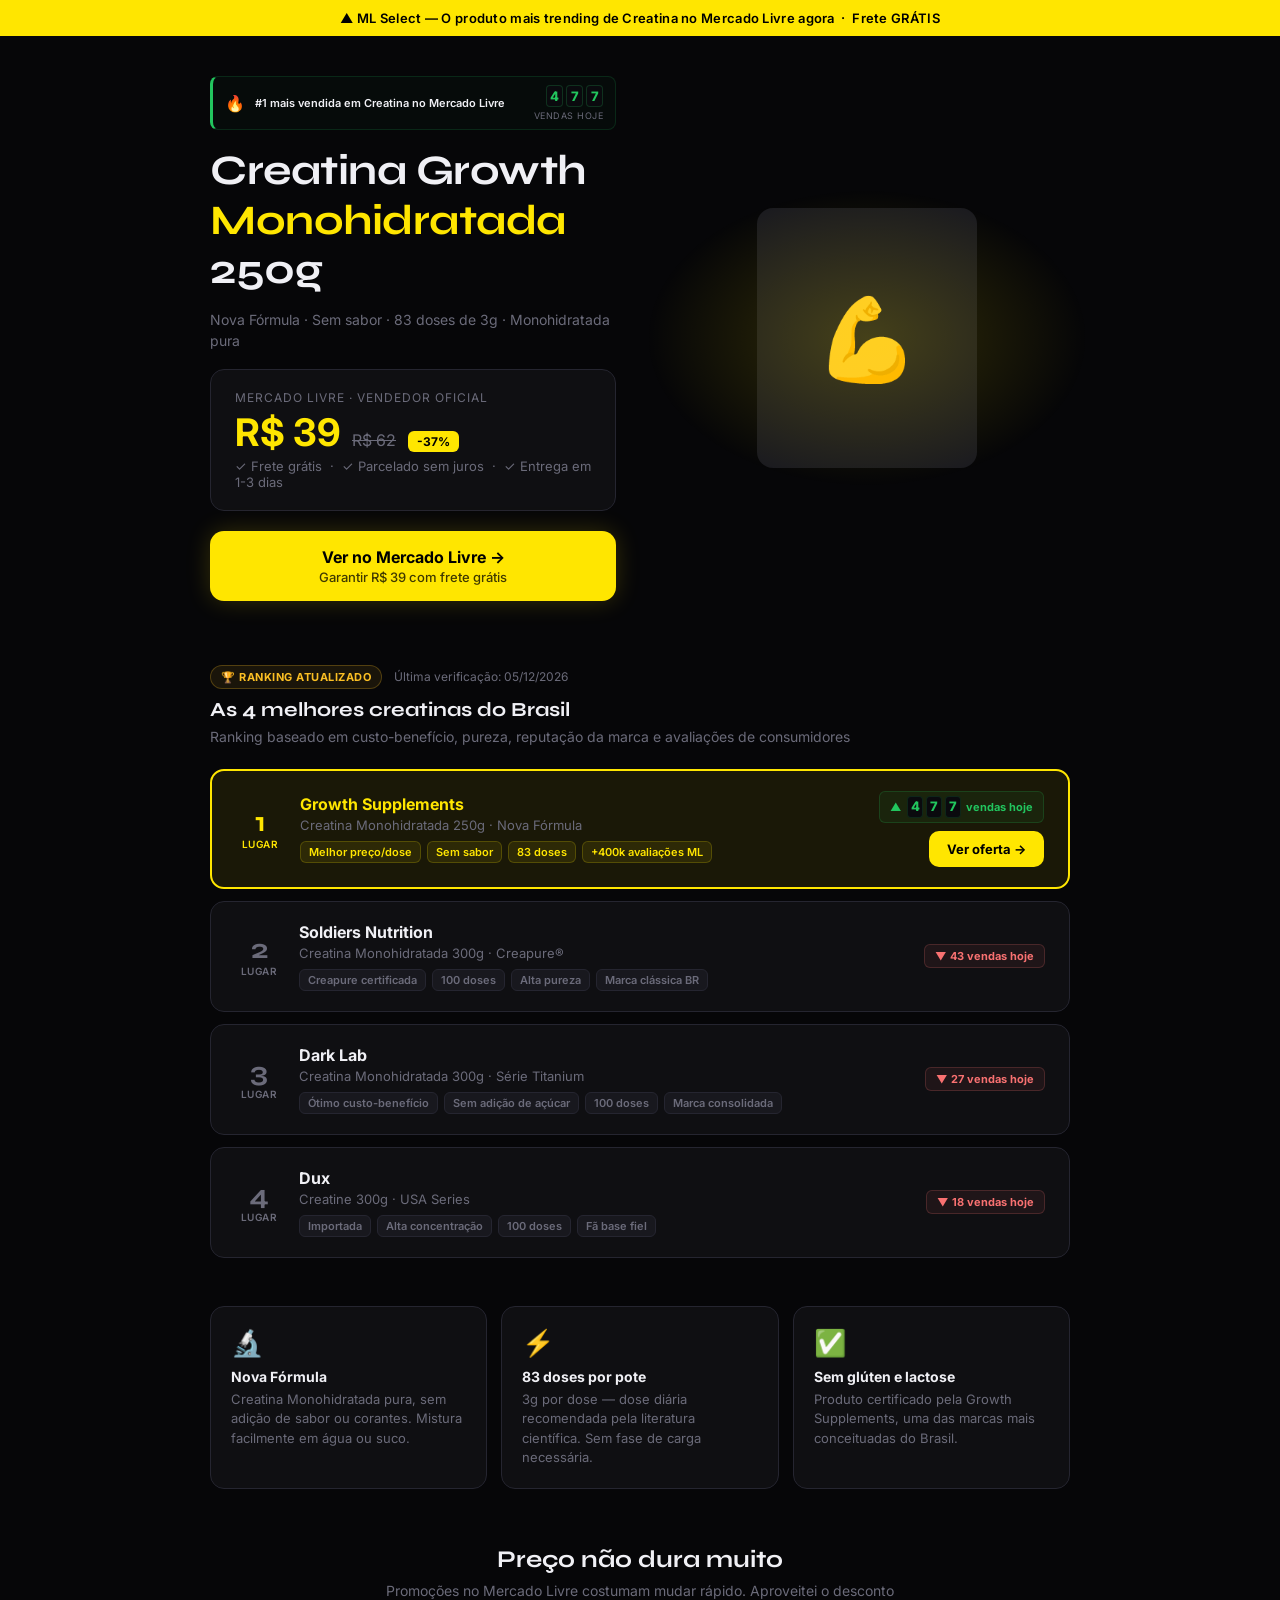
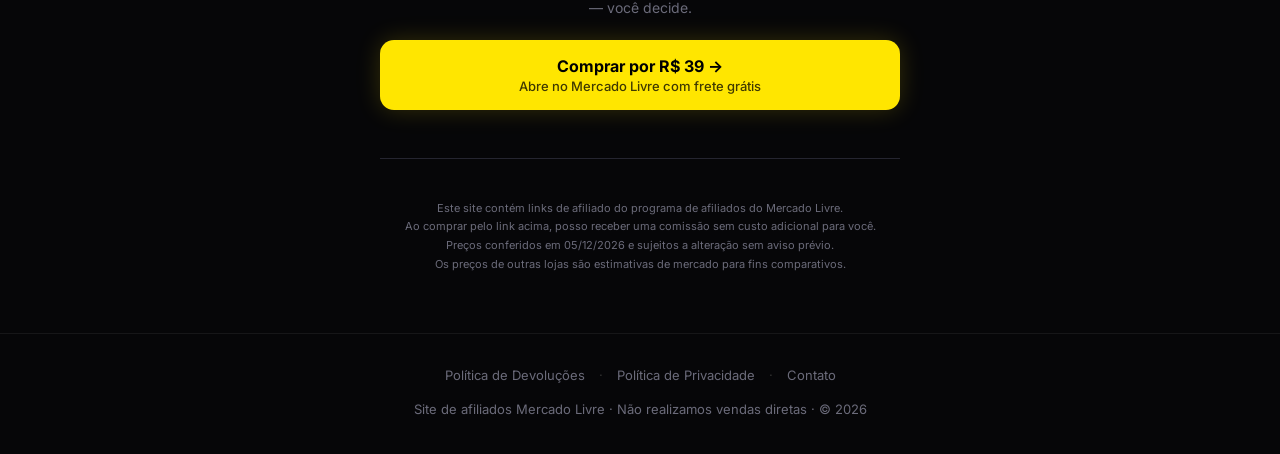
==== commit e9a7ec95: "style: shrink green trending block to compact pill size" ====
--- a/index.html
+++ b/index.html
@@ -142,17 +142,17 @@
         .trending-block {
             display: flex;
             align-items: center;
-            gap: 14px;
+            gap: 10px;
             background: #22c55e08;
             border: 1px solid #22c55e28;
             border-left: 3px solid #22c55e;
-            border-radius: 10px;
-            padding: 13px 16px;
+            border-radius: 8px;
+            padding: 8px 12px;
             margin-bottom: 0;
         }
 
         .trend-fire {
-            font-size: 26px;
+            font-size: 16px;
             flex-shrink: 0;
             animation: fireBlink 1s ease-in-out infinite;
         }
@@ -172,15 +172,15 @@
         }
 
         .flip-digit {
-            width: 22px; height: 30px;
+            width: 17px; height: 22px;
             background: #0a0a0e;
             border: 1px solid #22c55e35;
-            border-radius: 5px;
+            border-radius: 4px;
             display: flex;
             align-items: center;
             justify-content: center;
             font-family: 'Inter', monospace;
-            font-size: 17px;
+            font-size: 13px;
             font-weight: 800;
             color: #22c55e;
             perspective: 300px;
@@ -216,7 +216,7 @@
 
         .trend-text {
             display: block;
-            font-size: 13px;
+            font-size: 11px;
             font-weight: 600;
             color: var(--text);
         }
@@ -228,19 +228,19 @@
 
         .trend-unit {
             display: block;
-            font-size: 10px;
+            font-size: 9px;
             color: var(--muted);
             text-transform: uppercase;
             letter-spacing: .5px;
-            margin-top: 5px;
+            margin-top: 3px;
             text-align: right;
         }
 
         @media (max-width: 480px) {
-            .trend-fire { font-size: 20px; }
-            .flip-digit { width: 19px; height: 26px; font-size: 15px; }
-            .trend-text { font-size: 12px; }
-            .trending-block { padding: 11px 13px; gap: 10px; }
+            .trend-fire { font-size: 14px; }
+            .flip-digit { width: 15px; height: 20px; font-size: 12px; }
+            .trend-text { font-size: 10px; }
+            .trending-block { padding: 7px 10px; gap: 8px; }
         }
 
         .hero h1 {
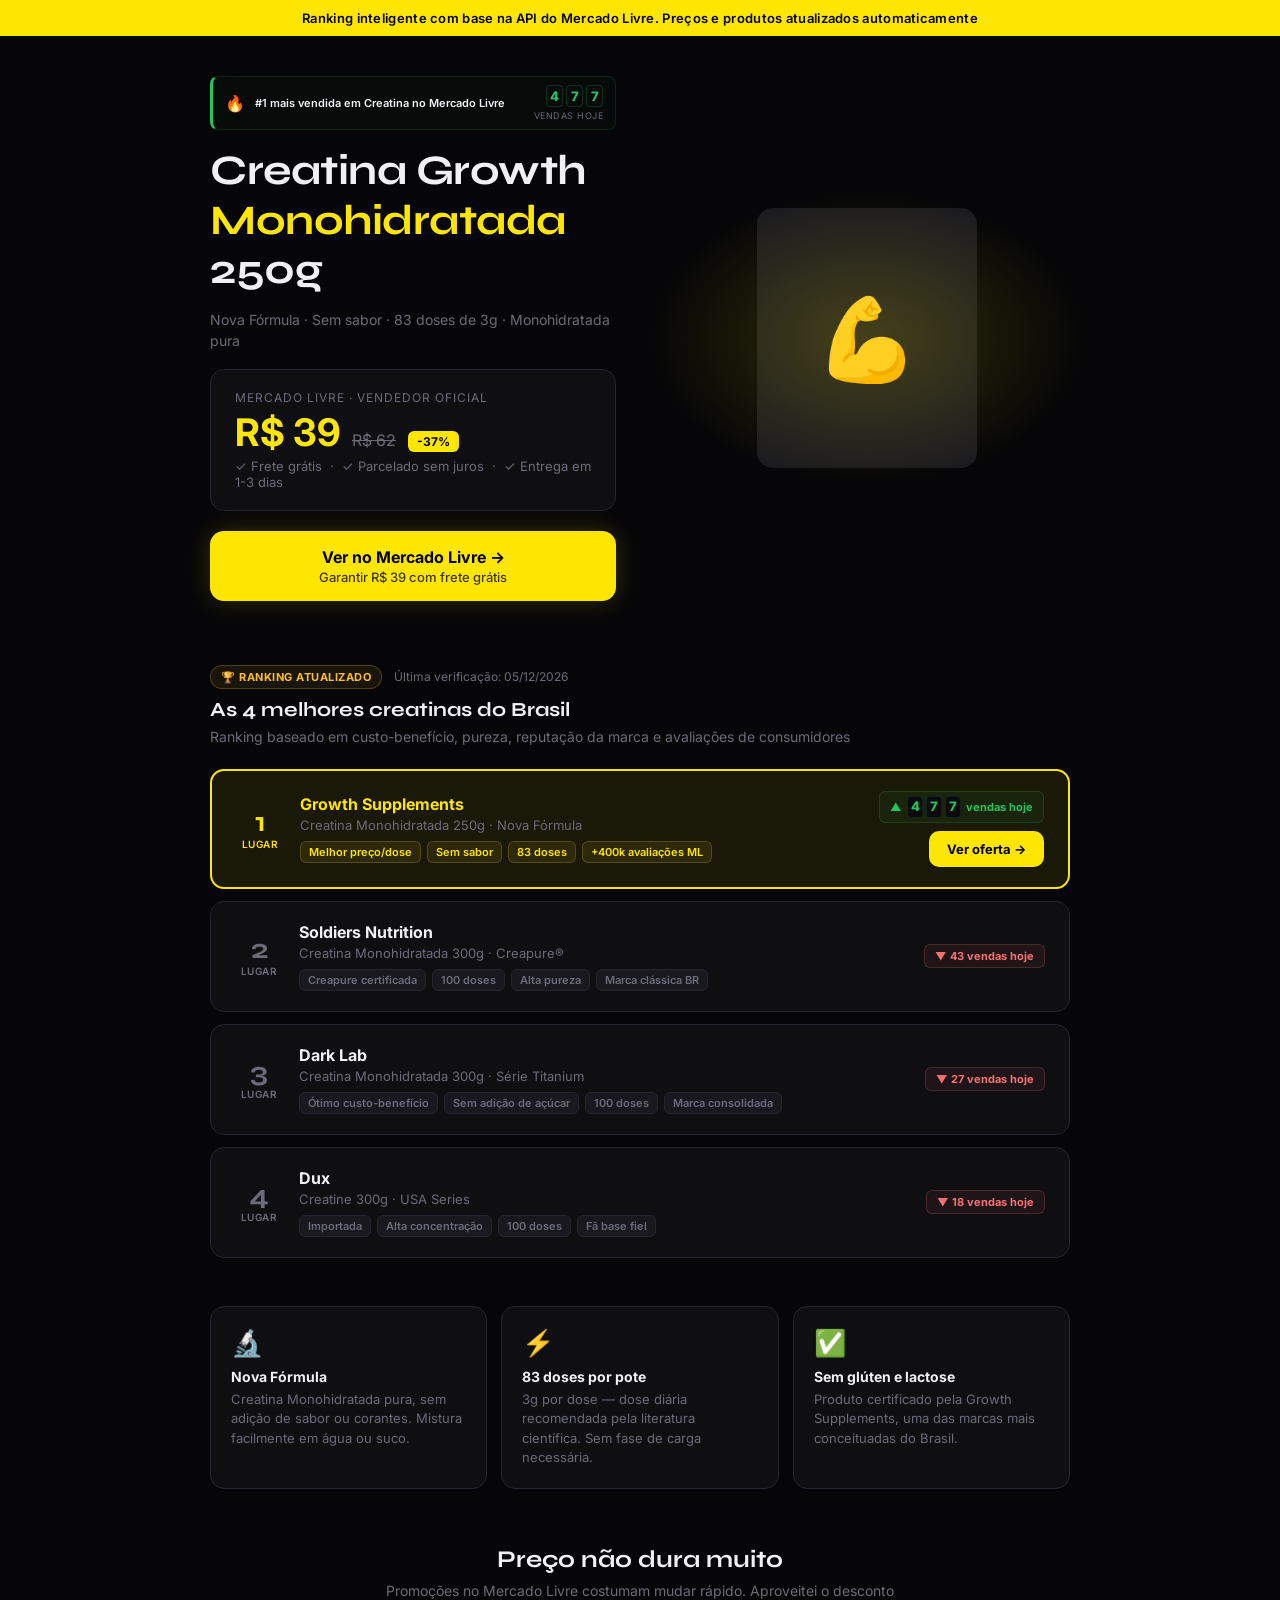
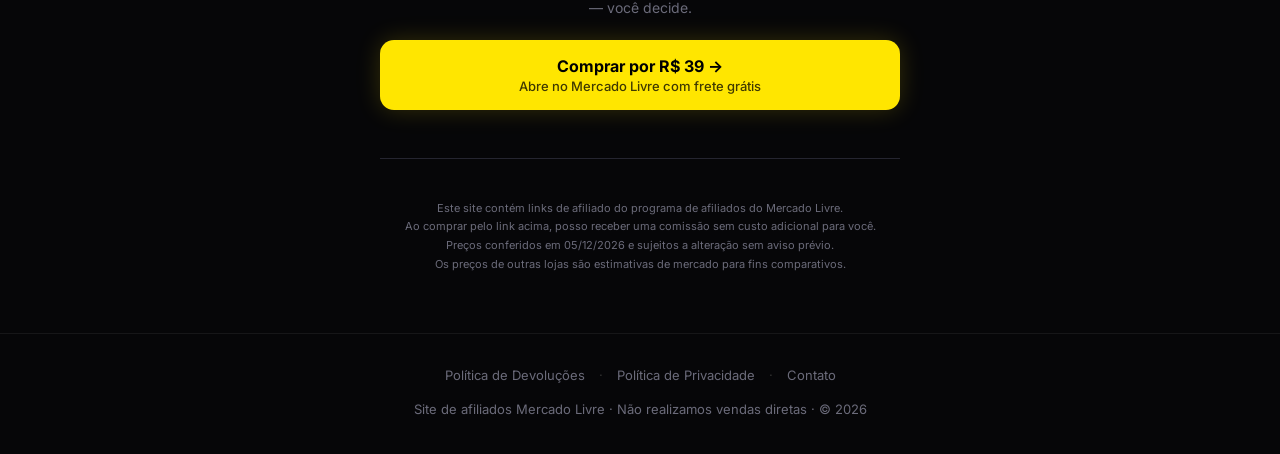
==== commit 2d6548ea: "style: compact trending block + update topbar copy" ====
--- a/index.html
+++ b/index.html
@@ -887,7 +887,7 @@
 
 <!-- TOP BAR -->
 <div class="topbar">
-    ▲ ML Select — O produto mais trending de Creatina no Mercado Livre agora &nbsp;·&nbsp; Frete GRÁTIS
+    Ranking inteligente com base na API do Mercado Livre. Preços e produtos atualizados automaticamente
 </div>
 
 <!-- HERO -->
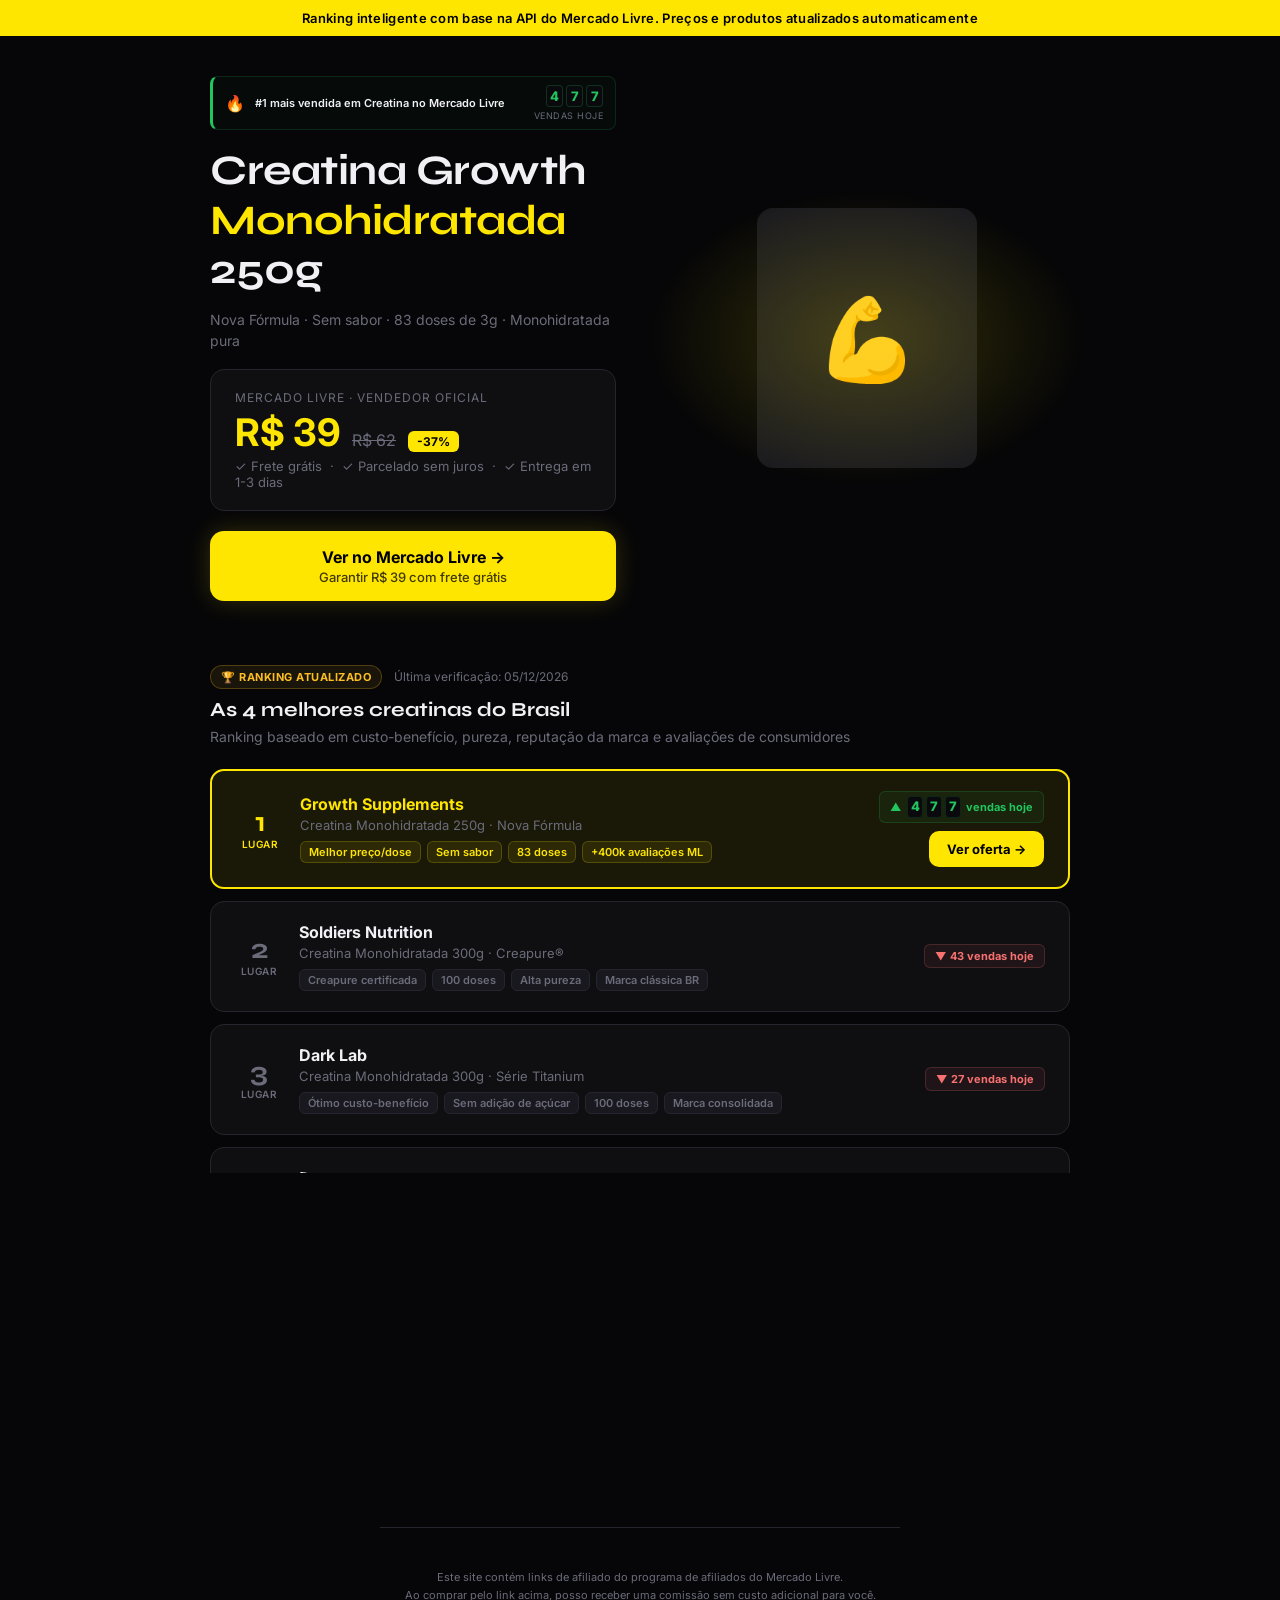
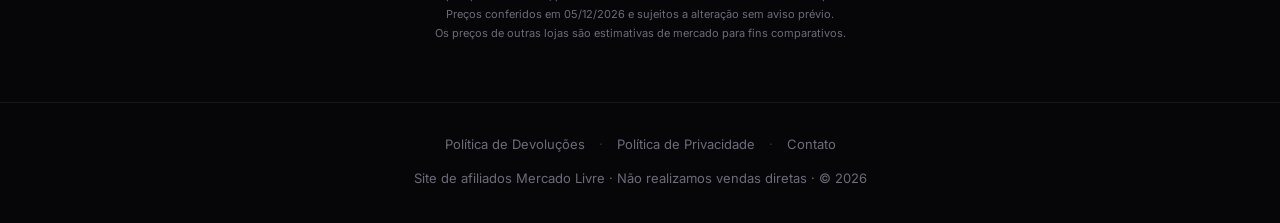
==== commit 9a20ce97: "remove: benefits section from creatina page" ====
--- a/index.html
+++ b/index.html
@@ -726,43 +726,6 @@
         }
 
         /* ─── BENEFITS ─── */
-        .benefits-section {
-            max-width: 900px;
-            margin: 48px auto 0;
-            padding: 0 20px;
-            display: grid;
-            grid-template-columns: repeat(3, 1fr);
-            gap: 14px;
-        }
-
-        @media (max-width: 640px) {
-            .benefits-section { grid-template-columns: 1fr; padding: 0 16px; }
-        }
-
-        .benefit-card {
-            background: var(--surface);
-            border: 1px solid var(--border);
-            border-radius: var(--radius);
-            padding: 20px;
-        }
-
-        .benefit-icon {
-            font-size: 26px;
-            margin-bottom: 10px;
-        }
-
-        .benefit-title {
-            font-weight: 700;
-            font-size: 14px;
-            margin-bottom: 5px;
-        }
-
-        .benefit-desc {
-            color: var(--muted);
-            font-size: 13px;
-            line-height: 1.5;
-        }
-
         /* ─── FINAL CTA ─── */
         .final-cta {
             max-width: 560px;
@@ -1042,25 +1005,6 @@
     </div>
 </section>
 
-
-<!-- BENEFITS -->
-<div class="benefits-section fade-in delay-2">
-    <div class="benefit-card">
-        <div class="benefit-icon">🔬</div>
-        <div class="benefit-title">Nova Fórmula</div>
-        <div class="benefit-desc">Creatina Monohidratada pura, sem adição de sabor ou corantes. Mistura facilmente em água ou suco.</div>
-    </div>
-    <div class="benefit-card">
-        <div class="benefit-icon">⚡</div>
-        <div class="benefit-title">83 doses por pote</div>
-        <div class="benefit-desc">3g por dose — dose diária recomendada pela literatura científica. Sem fase de carga necessária.</div>
-    </div>
-    <div class="benefit-card">
-        <div class="benefit-icon">✅</div>
-        <div class="benefit-title">Sem glúten e lactose</div>
-        <div class="benefit-desc">Produto certificado pela Growth Supplements, uma das marcas mais conceituadas do Brasil.</div>
-    </div>
-</div>
 
 <!-- FINAL CTA -->
 <div class="final-cta fade-in delay-3">
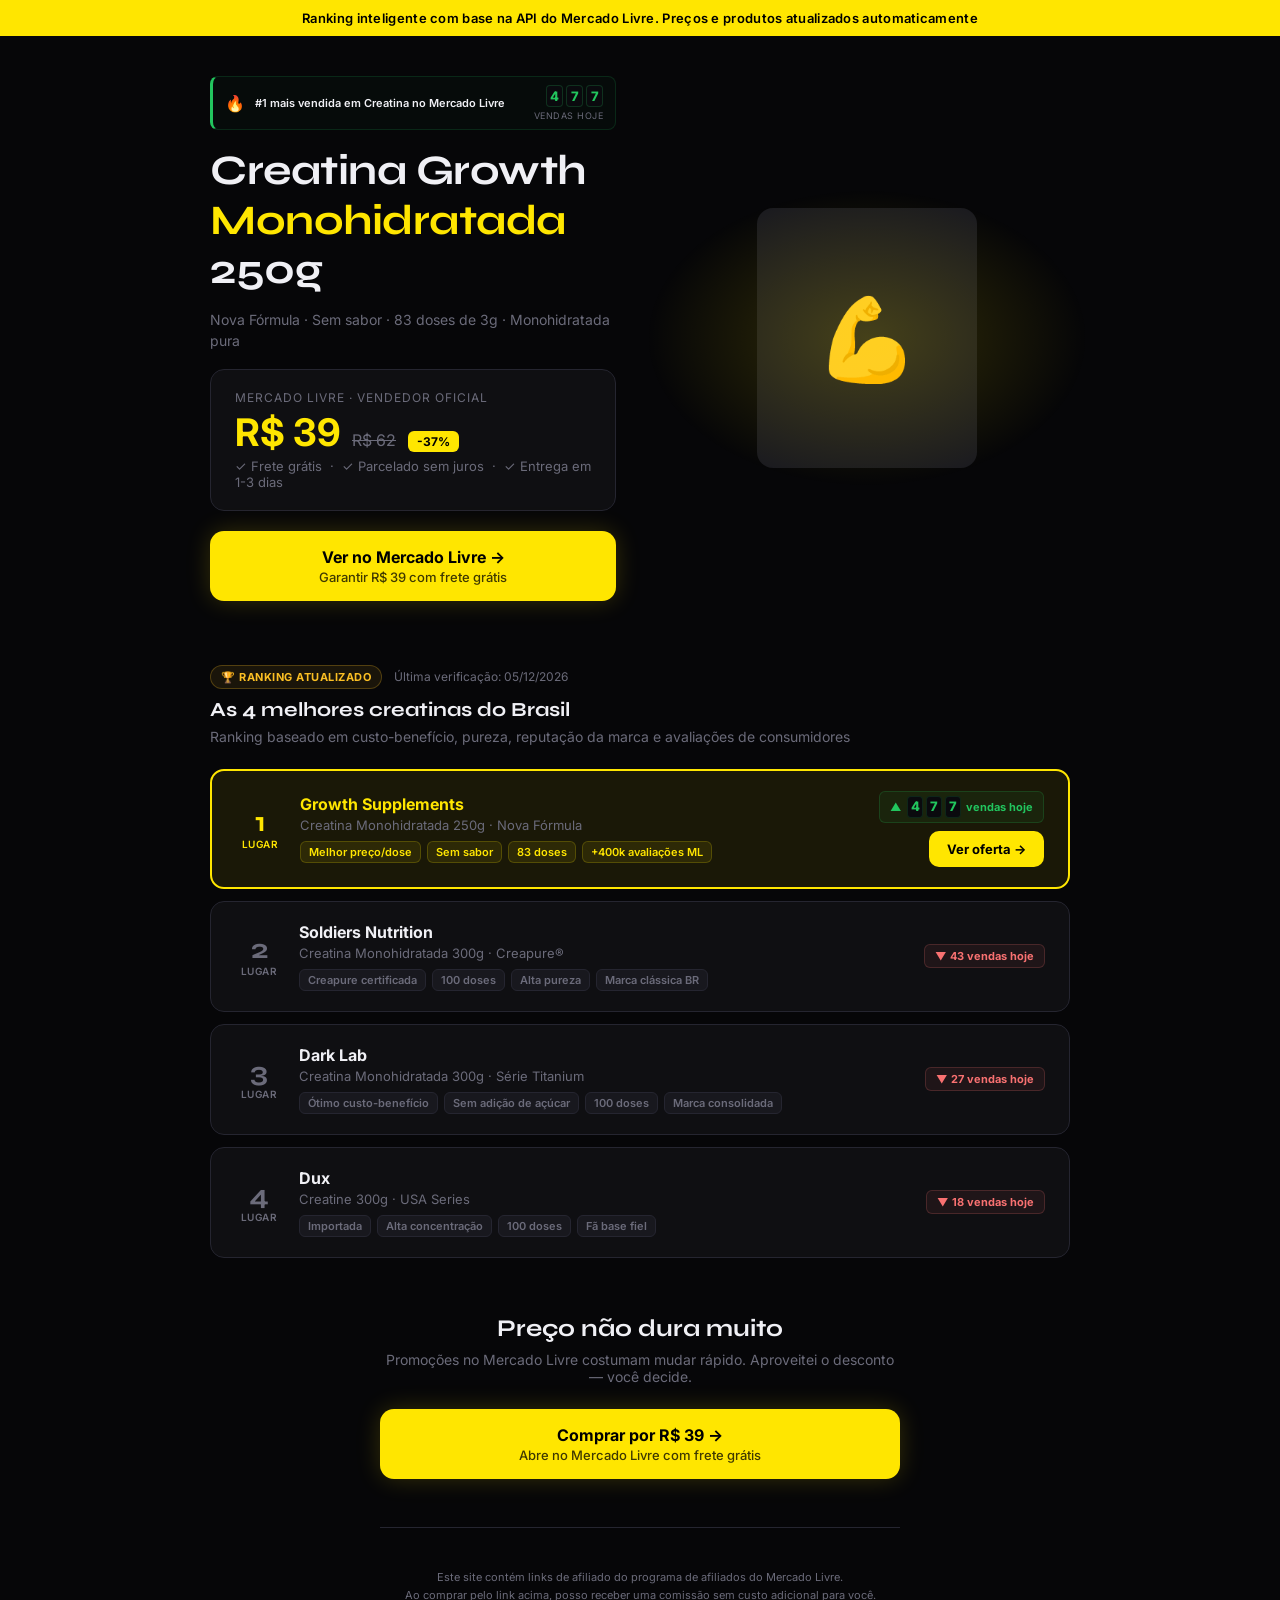
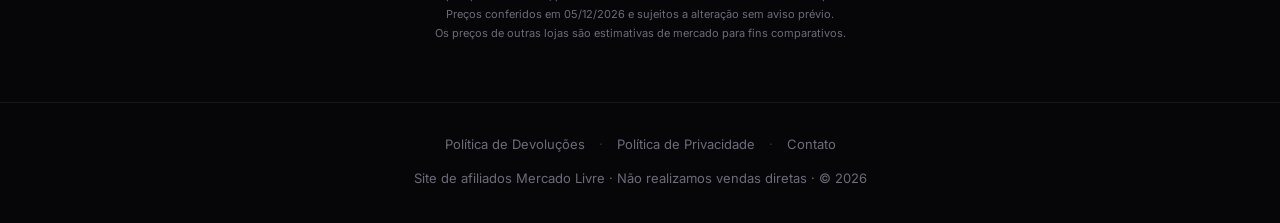
==== commit 7c92c513: "refactor: extract shared CSS/JS, fix footer hover, fix sync script bug - Extract ~800 lines of dupli" ====
--- a/index.html
+++ b/index.html
@@ -29,7 +29,6 @@
       window.dataLayer = window.dataLayer || [];
       function gtag(){dataLayer.push(arguments);}
       gtag('js', new Date());
-
       gtag('config', 'AW-17362010961');
     </script>
     <!-- Event snippet for Compra conversion page -->
@@ -66,785 +65,7 @@
     <link rel="canonical" href="https://ml-afiliado.vercel.app/">
     <link rel="preconnect" href="https://fonts.googleapis.com">
     <link href="https://fonts.googleapis.com/css2?family=Syne:wght@700&family=Inter:wght@400;500;600;700&display=swap" rel="stylesheet">
-    <style>
-        :root {
-            --bg: #060608;
-            --surface: #0f0f12;
-            --surface2: #18181e;
-            --border: #252530;
-            --border-glow: #FFE60044;
-            --text: #f0f0f5;
-            --muted: #6b6b7a;
-            --accent: #FFE600;
-            --accent-dim: #FFE60015;
-            --accent-glow: #FFE60030;
-            --yellow: #fbbf24;
-            --red: #f87171;
-            --radius: 14px;
-        }
-
-        * { margin: 0; padding: 0; box-sizing: border-box; }
-
-        body {
-            font-family: 'Inter', sans-serif;
-            background: var(--bg);
-            color: var(--text);
-            min-height: 100vh;
-            -webkit-font-smoothing: antialiased;
-            overflow-x: hidden;
-        }
-
-        /* ─── TOP BAR ─── */
-        .topbar {
-            background: var(--accent);
-            color: #000;
-            text-align: center;
-            font-size: 13px;
-            font-weight: 600;
-            padding: 10px 20px;
-            letter-spacing: .3px;
-        }
-
-        /* ─── HERO ─── */
-        .hero {
-            max-width: 900px;
-            margin: 0 auto;
-            padding: 40px 20px 0;
-            display: grid;
-            grid-template-columns: 1fr 1fr;
-            grid-template-areas:
-                "trend img"
-                "text  img";
-            column-gap: 48px;
-            row-gap: 16px;
-            align-items: start;
-        }
-
-        .trending-block { grid-area: trend; }
-        .hero-text      { grid-area: text; }
-        .hero-img       { grid-area: img; align-self: center; }
-
-        @media (max-width: 640px) {
-            .hero {
-                grid-template-columns: 1fr;
-                grid-template-areas:
-                    "trend"
-                    "img"
-                    "text";
-                padding: 24px 16px 0;
-                row-gap: 16px;
-                column-gap: 0;
-            }
-            .hero-img { max-width: 200px; margin: 0 auto; }
-        }
-
-        /* TRENDING BLOCK */
-        .trending-block {
-            display: flex;
-            align-items: center;
-            gap: 10px;
-            background: #22c55e08;
-            border: 1px solid #22c55e28;
-            border-left: 3px solid #22c55e;
-            border-radius: 8px;
-            padding: 8px 12px;
-            margin-bottom: 0;
-        }
-
-        .trend-fire {
-            font-size: 16px;
-            flex-shrink: 0;
-            animation: fireBlink 1s ease-in-out infinite;
-        }
-
-        @keyframes fireBlink {
-            0%, 100% { opacity: 1; transform: scale(1); }
-            50% { opacity: .3; transform: scale(.8); }
-        }
-
-        /* Flip counter digits */
-        .flip-counter {
-            display: flex;
-            gap: 3px;
-            align-items: center;
-            justify-content: flex-end;
-            line-height: 1;
-        }
-
-        .flip-digit {
-            width: 17px; height: 22px;
-            background: #0a0a0e;
-            border: 1px solid #22c55e35;
-            border-radius: 4px;
-            display: flex;
-            align-items: center;
-            justify-content: center;
-            font-family: 'Inter', monospace;
-            font-size: 13px;
-            font-weight: 800;
-            color: #22c55e;
-            perspective: 300px;
-        }
-
-        .flip-digit.flipping {
-            animation: digitFlip 0.35s ease;
-        }
-
-        @keyframes digitFlip {
-            0%   { transform: perspective(300px) rotateX(0deg);   opacity: 1; }
-            45%  { transform: perspective(300px) rotateX(-90deg); opacity: 0; }
-            55%  { transform: perspective(300px) rotateX(-90deg); opacity: 0; }
-            100% { transform: perspective(300px) rotateX(0deg);   opacity: 1; }
-        }
-
-        .trend-main {
-            flex: 1;
-            min-width: 0;
-        }
-
-        .trend-label {
-            display: flex;
-            align-items: center;
-            gap: 5px;
-            font-size: 10px;
-            font-weight: 800;
-            color: #22c55e;
-            letter-spacing: 1.2px;
-            text-transform: uppercase;
-            margin-bottom: 3px;
-        }
-
-        .trend-text {
-            display: block;
-            font-size: 11px;
-            font-weight: 600;
-            color: var(--text);
-        }
-
-        .trend-counter {
-            text-align: right;
-            flex-shrink: 0;
-        }
-
-        .trend-unit {
-            display: block;
-            font-size: 9px;
-            color: var(--muted);
-            text-transform: uppercase;
-            letter-spacing: .5px;
-            margin-top: 3px;
-            text-align: right;
-        }
-
-        @media (max-width: 480px) {
-            .trend-fire { font-size: 14px; }
-            .flip-digit { width: 15px; height: 20px; font-size: 12px; }
-            .trend-text { font-size: 10px; }
-            .trending-block { padding: 7px 10px; gap: 8px; }
-        }
-
-        .hero h1 {
-            font-family: 'Syne', sans-serif;
-            font-size: clamp(24px, 6.5vw, 42px);
-            font-weight: 700;
-            line-height: 1.18;
-            letter-spacing: -.5px;
-            margin-bottom: 14px;
-        }
-
-        .hero h1 em {
-            font-style: normal;
-            color: var(--accent);
-        }
-
-        .hero-sub {
-            color: var(--muted);
-            font-size: 14px;
-            line-height: 1.5;
-            margin-bottom: 18px;
-        }
-
-        /* PRICE HERO */
-        .price-hero {
-            background: var(--surface);
-            border: 1px solid var(--border);
-            border-radius: var(--radius);
-            padding: 20px 24px;
-            margin-bottom: 20px;
-        }
-
-        .price-hero-store {
-            font-size: 12px;
-            color: var(--muted);
-            text-transform: uppercase;
-            letter-spacing: 1px;
-            margin-bottom: 8px;
-        }
-
-        .price-hero-row {
-            display: flex;
-            align-items: baseline;
-            gap: 12px;
-            margin-bottom: 6px;
-        }
-
-        .price-big {
-            font-family: 'Inter', sans-serif;
-            font-size: 38px;
-            font-weight: 700;
-            color: var(--accent);
-            line-height: 1;
-        }
-
-        .price-hero-old {
-            font-size: 16px;
-            color: var(--muted);
-            text-decoration: line-through;
-        }
-
-        .price-hero-badge {
-            background: var(--accent);
-            color: #000;
-            font-size: 12px;
-            font-weight: 700;
-            padding: 3px 9px;
-            border-radius: 6px;
-        }
-
-        .price-hero-note {
-            font-size: 13px;
-            color: var(--muted);
-        }
-
-        /* CTA button */
-        .btn-cta {
-            display: block;
-            text-align: center;
-            background: var(--accent);
-            color: #000;
-            font-weight: 700;
-            font-size: 16px;
-            padding: 16px 24px;
-            border-radius: var(--radius);
-            text-decoration: none;
-            transition: all .2s;
-            box-shadow: 0 0 24px var(--accent-glow);
-        }
-
-        .btn-cta:hover {
-            background: #ffd000;
-            transform: translateY(-2px);
-            box-shadow: 0 4px 32px var(--accent-glow);
-        }
-
-        .btn-cta span {
-            font-size: 13px;
-            font-weight: 500;
-            display: block;
-            opacity: .75;
-            margin-top: 2px;
-        }
-
-        /* PRODUCT IMAGE */
-        .hero-img {
-            position: relative;
-            display: flex;
-            justify-content: center;
-        }
-
-        .hero-img::before {
-            content: '';
-            position: absolute;
-            inset: -20px;
-            background: radial-gradient(ellipse at center, var(--accent-glow) 0%, transparent 70%);
-            border-radius: 50%;
-            pointer-events: none;
-        }
-
-        .hero-img img {
-            width: 100%;
-            max-width: 240px;
-            object-fit: contain;
-            border-radius: 16px;
-            position: relative;
-            z-index: 1;
-            filter: drop-shadow(0 20px 48px #FFE60025);
-        }
-
-        /* ─── RANKING SECTION ─── */
-        .ranking-section {
-            max-width: 900px;
-            margin: 64px auto 0;
-            padding: 0 20px;
-        }
-
-        @media (max-width: 640px) {
-            .ranking-section { padding: 0 16px; margin-top: 48px; }
-        }
-
-        .ranking-header {
-            display: flex;
-            align-items: center;
-            gap: 12px;
-            margin-bottom: 8px;
-            flex-wrap: wrap;
-        }
-
-        .ranking-badge {
-            display: inline-flex;
-            align-items: center;
-            gap: 6px;
-            background: #fbbf2415;
-            border: 1px solid #fbbf2440;
-            color: var(--yellow);
-            font-size: 11px;
-            font-weight: 700;
-            padding: 4px 10px;
-            border-radius: 100px;
-            letter-spacing: .5px;
-            text-transform: uppercase;
-        }
-
-        .ranking-updated {
-            font-size: 12px;
-            color: var(--muted);
-        }
-
-        .ranking-cards {
-            display: flex;
-            flex-direction: column;
-            gap: 12px;
-            margin-top: 20px;
-        }
-
-        .rank-card {
-            background: var(--surface);
-            border: 1px solid var(--border);
-            border-radius: var(--radius);
-            padding: 20px 24px;
-            display: grid;
-            grid-template-columns: 48px 1fr auto;
-            align-items: center;
-            gap: 16px;
-            transition: border-color .2s;
-        }
-
-        .rank-card:hover { border-color: #35354a; }
-
-        .rank-card.rank-first {
-            background: var(--accent-dim);
-            border: 2px solid var(--accent);
-        }
-
-        .rank-card.rank-first:hover { border-color: var(--accent); }
-
-        .rank-num {
-            font-family: 'Syne', sans-serif;
-            font-size: 28px;
-            font-weight: 700;
-            color: var(--muted);
-            text-align: center;
-            line-height: 1;
-        }
-
-        .rank-card.rank-first .rank-num {
-            color: var(--accent);
-        }
-
-        .rank-num-label {
-            font-size: 10px;
-            font-weight: 600;
-            text-transform: uppercase;
-            letter-spacing: .5px;
-            color: var(--muted);
-            text-align: center;
-            margin-top: 2px;
-        }
-
-        .rank-card.rank-first .rank-num-label {
-            color: var(--accent);
-        }
-
-        .rank-info {}
-
-        .rank-brand {
-            font-weight: 700;
-            font-size: 16px;
-            margin-bottom: 3px;
-        }
-
-        .rank-card.rank-first .rank-brand { color: var(--accent); }
-
-        .rank-product {
-            font-size: 13px;
-            color: var(--muted);
-            margin-bottom: 8px;
-        }
-
-        .rank-tags {
-            display: flex;
-            flex-wrap: wrap;
-            gap: 6px;
-        }
-
-        .rank-tag {
-            font-size: 11px;
-            font-weight: 600;
-            padding: 3px 8px;
-            border-radius: 6px;
-            background: var(--surface2);
-            color: var(--muted);
-            border: 1px solid var(--border);
-        }
-
-        .rank-card.rank-first .rank-tag {
-            background: #FFE60015;
-            color: var(--accent);
-            border-color: #FFE60030;
-        }
-
-        .rank-cta-col {
-            display: flex;
-            flex-direction: column;
-            align-items: flex-end;
-            gap: 8px;
-            min-width: 120px;
-        }
-
-        .rank-winner-badge {
-            font-size: 11px;
-            font-weight: 700;
-            color: #000;
-            background: var(--accent);
-            padding: 3px 10px;
-            border-radius: 6px;
-            text-align: center;
-        }
-
-        .rank-position-badge {
-            font-size: 11px;
-            font-weight: 600;
-            color: var(--yellow);
-            background: #fbbf2412;
-            border: 1px solid #fbbf2430;
-            padding: 3px 10px;
-            border-radius: 6px;
-            text-align: center;
-        }
-
-        .btn-rank {
-            display: inline-block;
-            text-align: center;
-            background: var(--accent);
-            color: #000;
-            font-weight: 700;
-            font-size: 13px;
-            padding: 10px 18px;
-            border-radius: 10px;
-            text-decoration: none;
-            transition: all .2s;
-            white-space: nowrap;
-        }
-
-        .btn-rank:hover {
-            background: #ffd000;
-            transform: translateY(-1px);
-        }
-
-        .btn-rank-secondary {
-            background: transparent;
-            color: var(--text);
-            border: 1px solid var(--border);
-        }
-
-        .btn-rank-secondary:hover {
-            background: var(--surface2);
-            border-color: #35354a;
-            transform: translateY(-1px);
-        }
-
-        @media (max-width: 600px) {
-            .rank-card {
-                grid-template-columns: 40px 1fr;
-                padding: 16px;
-                gap: 12px;
-            }
-            .rank-cta-col {
-                grid-column: 1 / -1;
-                flex-direction: row;
-                align-items: center;
-                justify-content: space-between;
-                min-width: unset;
-            }
-        }
-
-        /* ─── COMPARE SECTION ─── */
-        .compare-section {
-            max-width: 900px;
-            margin: 60px auto 0;
-            padding: 0 20px;
-        }
-
-        @media (max-width: 640px) {
-            .compare-section { padding: 0 16px; }
-        }
-
-        .section-title {
-            font-family: 'Syne', sans-serif;
-            font-size: 20px;
-            font-weight: 700;
-            margin-bottom: 6px;
-        }
-
-        .section-sub {
-            color: var(--muted);
-            font-size: 14px;
-            margin-bottom: 24px;
-        }
-
-        .compare-table {
-            background: var(--surface);
-            border: 1px solid var(--border);
-            border-radius: var(--radius);
-            overflow: hidden;
-        }
-
-        .compare-row {
-            display: grid;
-            grid-template-columns: 1.8fr 1fr 1fr 1fr;
-            align-items: center;
-            padding: 16px 20px;
-            border-bottom: 1px solid var(--border);
-            gap: 8px;
-            transition: background .15s;
-        }
-
-        .compare-row:last-child {
-            border-bottom: none;
-        }
-
-        .compare-row.header {
-            background: var(--surface2);
-            font-size: 11px;
-            font-weight: 600;
-            text-transform: uppercase;
-            letter-spacing: 1px;
-            color: var(--muted);
-            padding: 12px 20px;
-        }
-
-        .compare-row.best {
-            background: var(--accent-dim);
-            border-left: 3px solid var(--accent);
-        }
-
-        .compare-row.best:hover { background: #FFE60020; }
-
-        .compare-store {
-            display: flex;
-            align-items: center;
-            gap: 10px;
-        }
-
-        .store-icon {
-            width: 32px; height: 32px;
-            border-radius: 8px;
-            background: var(--surface2);
-            display: flex;
-            align-items: center;
-            justify-content: center;
-            font-size: 16px;
-            flex-shrink: 0;
-            border: 1px solid var(--border);
-        }
-
-        .compare-row.best .store-icon {
-            background: var(--accent);
-            border-color: var(--accent);
-        }
-
-        .store-name {
-            font-weight: 600;
-            font-size: 14px;
-        }
-
-        .store-tag {
-            font-size: 11px;
-            color: var(--muted);
-        }
-
-        .compare-row.best .store-tag {
-            color: var(--accent);
-            font-weight: 600;
-        }
-
-        .compare-price {
-            font-family: 'Inter', sans-serif;
-            font-size: 17px;
-            font-weight: 700;
-        }
-
-        .compare-row.best .compare-price {
-            color: var(--accent);
-        }
-
-        .compare-shipping {
-            font-size: 13px;
-        }
-
-        .free-ship {
-            color: var(--accent);
-            font-weight: 600;
-        }
-
-        .paid-ship {
-            color: var(--muted);
-        }
-
-        .compare-status {
-            font-size: 12px;
-            font-weight: 600;
-        }
-
-        .status-best {
-            background: var(--accent);
-            color: #000;
-            padding: 3px 10px;
-            border-radius: 6px;
-            display: inline-block;
-        }
-
-        .status-high {
-            color: var(--red);
-        }
-
-        @media (max-width: 540px) {
-            .compare-row { grid-template-columns: 1.5fr 1fr; gap: 6px; }
-            .compare-row > *:nth-child(3),
-            .compare-row > *:nth-child(4) { display: none; }
-            .compare-row.header { display: none; }
-        }
-
-        /* ─── BENEFITS ─── */
-        /* ─── FINAL CTA ─── */
-        .final-cta {
-            max-width: 560px;
-            margin: 56px auto 0;
-            padding: 0 20px;
-            text-align: center;
-        }
-
-        .final-cta h2 {
-            font-family: 'Syne', sans-serif;
-            font-size: 24px;
-            font-weight: 700;
-            margin-bottom: 8px;
-        }
-
-        .final-cta p {
-            color: var(--muted);
-            font-size: 14px;
-            margin-bottom: 24px;
-        }
-
-        /* ─── DISCLAIMER ─── */
-        .disclaimer {
-            text-align: center;
-            padding: 40px 20px 60px;
-            color: var(--muted);
-            font-size: 11px;
-            line-height: 1.7;
-            max-width: 520px;
-            margin: 48px auto 0;
-            border-top: 1px solid var(--border);
-        }
-
-        .sales-count {
-            display: inline-block;
-            font-weight: 800;
-        }
-
-        .counter-pulse {
-            animation: counterPulse .4s ease;
-        }
-
-        @keyframes counterPulse {
-            0% { transform: scale(1); }
-            50% { transform: scale(1.15); color: #4ade80; }
-            100% { transform: scale(1); }
-        }
-
-        .trending-rank {
-            display: inline-flex;
-            align-items: center;
-            gap: 5px;
-            background: #22c55e12;
-            border: 1px solid #22c55e30;
-            color: #22c55e;
-            font-size: 11px;
-            font-weight: 700;
-            padding: 4px 10px;
-            border-radius: 6px;
-        }
-
-        .trending-rank .flip-digit {
-            width: 16px; height: 22px;
-            font-size: 13px;
-            border-color: #22c55e25;
-        }
-
-        .trending-rank-down {
-            display: inline-flex;
-            align-items: center;
-            gap: 5px;
-            background: #f8717112;
-            border: 1px solid #f8717130;
-            color: var(--red);
-            font-size: 11px;
-            font-weight: 700;
-            padding: 4px 10px;
-            border-radius: 6px;
-        }
-
-        /* Rank competitor price */
-        .rank-price-info {
-            text-align: right;
-            margin-top: 4px;
-        }
-
-        .rank-comp-price {
-            display: block;
-            font-size: 15px;
-            font-weight: 700;
-            color: var(--text);
-            margin-bottom: 4px;
-        }
-
-        .rank-expensive {
-            display: inline-block;
-            font-size: 11px;
-            font-weight: 700;
-            color: var(--red);
-            background: #f8717110;
-            border: 1px solid #f8717130;
-            padding: 2px 8px;
-            border-radius: 6px;
-        }
-
-        /* animations */
-        .fade-in {
-            animation: fadeUp .55s ease both;
-        }
-
-        @keyframes fadeUp {
-            from { opacity: 0; transform: translateY(18px); }
-            to   { opacity: 1; transform: translateY(0); }
-        }
-
-        .delay-1 { animation-delay: .1s; }
-        .delay-2 { animation-delay: .2s; }
-        .delay-3 { animation-delay: .3s; }
-    </style>
+    <link rel="stylesheet" href="/assets/shared.css">
 </head>
 <body>
 
@@ -1024,88 +245,16 @@
     Os preços de outras lojas são estimativas de mercado para fins comparativos.
 </div>
 
-<script>
-(function () {
-    var now = new Date();
-    var months = ['Jan','Fev','Mar','Abr','Mai','Jun','Jul','Ago','Set','Out','Nov','Dez'];
-    var day = now.getDate();
-    var month = months[now.getMonth()];
-    var year = now.getFullYear();
-    var dd = String(day).padStart(2, '0');
-    var mm = String(now.getMonth() + 1).padStart(2, '0');
-
-    var heroDate = document.getElementById('hero-date');
-    if (heroDate) heroDate.textContent = day + ' ' + month + ' ' + year;
-
-    var shortDate = dd + '/' + mm + '/' + year;
-    var compareDate = document.getElementById('compare-date');
-    if (compareDate) compareDate.textContent = shortDate;
-
-    var disclaimerDate = document.getElementById('disclaimer-date');
-    if (disclaimerDate) disclaimerDate.textContent = shortDate;
-
-    var rankingDate = document.getElementById('ranking-date');
-    if (rankingDate) rankingDate.textContent = shortDate;
-})();
-</script>
-
-<script>
-(function() {
-    var SALES_PER_DAY = 487;
-    var MS_PER_SALE = 86400000 / SALES_PER_DAY;
-    var now = new Date();
-    var startOfDay = new Date(now.getFullYear(), now.getMonth(), now.getDate());
-    var msElapsed = now - startOfDay;
-    var currentSales = Math.floor(msElapsed / MS_PER_SALE);
-
-    var counterEls = [
-        document.getElementById('sales-count'),
-        document.getElementById('sales-count-rank')
-    ];
-
-    function renderDigits(el, num) {
-        if (!el) return;
-        el.innerHTML = String(num).split('').map(function(d) {
-            return '<span class="flip-digit">' + d + '</span>';
-        }).join('');
-    }
-
-    function updateDigits(el, oldNum, newNum) {
-        if (!el) return;
-        var oldStr = String(oldNum), newStr = String(newNum);
-        if (oldStr.length !== newStr.length) { renderDigits(el, newNum); return; }
-        var digitEls = el.querySelectorAll('.flip-digit');
-        for (var i = 0; i < newStr.length; i++) {
-            if (newStr[i] !== oldStr[i]) {
-                (function(digitEl, newChar) {
-                    digitEl.classList.add('flipping');
-                    setTimeout(function() { digitEl.textContent = newChar; }, 175);
-                    setTimeout(function() { digitEl.classList.remove('flipping'); }, 360);
-                })(digitEls[i], newStr[i]);
-            }
-        }
-    }
-
-    counterEls.forEach(function(el) { renderDigits(el, currentSales); });
-
-    function tick() {
-        var prev = currentSales;
-        currentSales++;
-        counterEls.forEach(function(el) { updateDigits(el, prev, currentSales); });
-        setTimeout(tick, MS_PER_SALE * (0.7 + Math.random() * 0.6));
-    }
-
-    setTimeout(tick, MS_PER_SALE - (msElapsed % MS_PER_SALE));
-})();
-</script>
-
-<footer style="text-align:center;padding:28px 16px 32px;border-top:1px solid #ffffff10;color:#6b6b7a;font-size:13px;font-family:'Inter',sans-serif;line-height:2;">
+<script>var SALES_PER_DAY = 487;</script>
+<script src="/assets/shared.js"></script>
+
+<footer class="site-footer">
   <div style="margin-bottom:8px;">
-    <a href="/devolucoes" style="color:#6b6b7a;text-decoration:none;margin:0 10px;" onmouseover="this.style.color='#FFE600'" onmouseout="this.style.color='#6b6b7a'">Política de Devoluções</a>
-    <span style="color:#333;">·</span>
-    <a href="/politica-de-privacidade" style="color:#6b6b7a;text-decoration:none;margin:0 10px;" onmouseover="this.style.color='#FFE600'" onmouseout="this.style.color='#6b6b7a'">Política de Privacidade</a>
-    <span style="color:#333;">·</span>
-    <a href="/contato" style="color:#6b6b7a;text-decoration:none;margin:0 10px;" onmouseover="this.style.color='#FFE600'" onmouseout="this.style.color='#6b6b7a'">Contato</a>
+    <a href="/devolucoes">Política de Devoluções</a>
+    <span class="footer-sep">·</span>
+    <a href="/politica-de-privacidade">Política de Privacidade</a>
+    <span class="footer-sep">·</span>
+    <a href="/contato">Contato</a>
   </div>
   <div>Site de afiliados Mercado Livre · Não realizamos vendas diretas · © 2026</div>
 </footer>
--- a/assets/shared.css
+++ b/assets/shared.css
@@ -0,0 +1,828 @@
+/* ─── ML Select · Shared Styles ─── */
+
+:root {
+    --bg: #060608;
+    --surface: #0f0f12;
+    --surface2: #18181e;
+    --border: #252530;
+    --border-glow: #FFE60044;
+    --text: #f0f0f5;
+    --muted: #6b6b7a;
+    --accent: #FFE600;
+    --accent-dim: #FFE60015;
+    --accent-glow: #FFE60030;
+    --yellow: #fbbf24;
+    --red: #f87171;
+    --radius: 14px;
+}
+
+* { margin: 0; padding: 0; box-sizing: border-box; }
+
+body {
+    font-family: 'Inter', sans-serif;
+    background: var(--bg);
+    color: var(--text);
+    min-height: 100vh;
+    -webkit-font-smoothing: antialiased;
+    overflow-x: hidden;
+}
+
+/* ─── TOP BAR ─── */
+.topbar {
+    background: var(--accent);
+    color: #000;
+    text-align: center;
+    font-size: 13px;
+    font-weight: 600;
+    padding: 10px 20px;
+    letter-spacing: .3px;
+}
+
+/* ─── HERO ─── */
+.hero {
+    max-width: 900px;
+    margin: 0 auto;
+    padding: 40px 20px 0;
+    display: grid;
+    grid-template-columns: 1fr 1fr;
+    grid-template-areas:
+        "trend img"
+        "text  img";
+    column-gap: 48px;
+    row-gap: 16px;
+    align-items: start;
+}
+
+.trending-block { grid-area: trend; }
+.hero-text      { grid-area: text; }
+.hero-img       { grid-area: img; align-self: center; }
+
+@media (max-width: 640px) {
+    .hero {
+        grid-template-columns: 1fr;
+        grid-template-areas:
+            "trend"
+            "img"
+            "text";
+        padding: 24px 16px 0;
+        row-gap: 16px;
+        column-gap: 0;
+    }
+    .hero-img { max-width: 200px; margin: 0 auto; }
+}
+
+/* ─── TRENDING BLOCK ─── */
+.trending-block {
+    display: flex;
+    align-items: center;
+    gap: 10px;
+    background: #22c55e08;
+    border: 1px solid #22c55e28;
+    border-left: 3px solid #22c55e;
+    border-radius: 8px;
+    padding: 8px 12px;
+    margin-bottom: 0;
+}
+
+.trend-fire {
+    font-size: 16px;
+    flex-shrink: 0;
+    animation: fireBlink 1s ease-in-out infinite;
+}
+
+@keyframes fireBlink {
+    0%, 100% { opacity: 1; transform: scale(1); }
+    50% { opacity: .3; transform: scale(.8); }
+}
+
+/* ─── FLIP COUNTER ─── */
+.flip-counter {
+    display: flex;
+    gap: 3px;
+    align-items: center;
+    justify-content: flex-end;
+    line-height: 1;
+}
+
+.flip-digit {
+    width: 17px; height: 22px;
+    background: #0a0a0e;
+    border: 1px solid #22c55e35;
+    border-radius: 4px;
+    display: flex;
+    align-items: center;
+    justify-content: center;
+    font-family: 'Inter', monospace;
+    font-size: 13px;
+    font-weight: 800;
+    color: #22c55e;
+    perspective: 300px;
+}
+
+.flip-digit.flipping {
+    animation: digitFlip 0.35s ease;
+}
+
+@keyframes digitFlip {
+    0%   { transform: perspective(300px) rotateX(0deg);   opacity: 1; }
+    45%  { transform: perspective(300px) rotateX(-90deg); opacity: 0; }
+    55%  { transform: perspective(300px) rotateX(-90deg); opacity: 0; }
+    100% { transform: perspective(300px) rotateX(0deg);   opacity: 1; }
+}
+
+.trend-main {
+    flex: 1;
+    min-width: 0;
+}
+
+.trend-label {
+    display: flex;
+    align-items: center;
+    gap: 5px;
+    font-size: 10px;
+    font-weight: 800;
+    color: #22c55e;
+    letter-spacing: 1.2px;
+    text-transform: uppercase;
+    margin-bottom: 3px;
+}
+
+.trend-text {
+    display: block;
+    font-size: 11px;
+    font-weight: 600;
+    color: var(--text);
+}
+
+.trend-counter {
+    text-align: right;
+    flex-shrink: 0;
+}
+
+.trend-unit {
+    display: block;
+    font-size: 9px;
+    color: var(--muted);
+    text-transform: uppercase;
+    letter-spacing: .5px;
+    margin-top: 3px;
+    text-align: right;
+}
+
+@media (max-width: 480px) {
+    .trend-fire { font-size: 14px; }
+    .flip-digit { width: 15px; height: 20px; font-size: 12px; }
+    .trend-text { font-size: 10px; }
+    .trending-block { padding: 7px 10px; gap: 8px; }
+}
+
+/* ─── HERO TYPOGRAPHY ─── */
+.hero h1 {
+    font-family: 'Syne', sans-serif;
+    font-size: clamp(24px, 6.5vw, 42px);
+    font-weight: 700;
+    line-height: 1.18;
+    letter-spacing: -.5px;
+    margin-bottom: 14px;
+}
+
+.hero h1 em {
+    font-style: normal;
+    color: var(--accent);
+}
+
+.hero-sub {
+    color: var(--muted);
+    font-size: 14px;
+    line-height: 1.5;
+    margin-bottom: 18px;
+}
+
+/* ─── PRICE HERO ─── */
+.price-hero {
+    background: var(--surface);
+    border: 1px solid var(--border);
+    border-radius: var(--radius);
+    padding: 20px 24px;
+    margin-bottom: 20px;
+}
+
+.price-hero-store {
+    font-size: 12px;
+    color: var(--muted);
+    text-transform: uppercase;
+    letter-spacing: 1px;
+    margin-bottom: 8px;
+}
+
+.price-hero-row {
+    display: flex;
+    align-items: baseline;
+    gap: 12px;
+    margin-bottom: 6px;
+}
+
+.price-big {
+    font-family: 'Inter', sans-serif;
+    font-size: 38px;
+    font-weight: 700;
+    color: var(--accent);
+    line-height: 1;
+}
+
+.price-hero-old {
+    font-size: 16px;
+    color: var(--muted);
+    text-decoration: line-through;
+}
+
+.price-hero-badge {
+    background: var(--accent);
+    color: #000;
+    font-size: 12px;
+    font-weight: 700;
+    padding: 3px 9px;
+    border-radius: 6px;
+}
+
+.price-hero-note {
+    font-size: 13px;
+    color: var(--muted);
+}
+
+/* ─── CTA BUTTONS ─── */
+.btn-cta {
+    display: block;
+    text-align: center;
+    background: var(--accent);
+    color: #000;
+    font-weight: 700;
+    font-size: 16px;
+    padding: 16px 24px;
+    border-radius: var(--radius);
+    text-decoration: none;
+    transition: all .2s;
+    box-shadow: 0 0 24px var(--accent-glow);
+}
+
+.btn-cta:hover {
+    background: #ffd000;
+    transform: translateY(-2px);
+    box-shadow: 0 4px 32px var(--accent-glow);
+}
+
+.btn-cta span {
+    font-size: 13px;
+    font-weight: 500;
+    display: block;
+    opacity: .75;
+    margin-top: 2px;
+}
+
+.btn-rank {
+    display: inline-block;
+    text-align: center;
+    background: var(--accent);
+    color: #000;
+    font-weight: 700;
+    font-size: 13px;
+    padding: 10px 18px;
+    border-radius: 10px;
+    text-decoration: none;
+    transition: all .2s;
+    white-space: nowrap;
+}
+
+.btn-rank:hover {
+    background: #ffd000;
+    transform: translateY(-1px);
+}
+
+.btn-rank-secondary {
+    background: transparent;
+    color: var(--text);
+    border: 1px solid var(--border);
+}
+
+.btn-rank-secondary:hover {
+    background: var(--surface2);
+    border-color: #35354a;
+    transform: translateY(-1px);
+}
+
+/* ─── PRODUCT IMAGE ─── */
+.hero-img {
+    position: relative;
+    display: flex;
+    justify-content: center;
+}
+
+.hero-img::before {
+    content: '';
+    position: absolute;
+    inset: -20px;
+    background: radial-gradient(ellipse at center, var(--accent-glow) 0%, transparent 70%);
+    border-radius: 50%;
+    pointer-events: none;
+}
+
+.hero-img img {
+    width: 100%;
+    max-width: 240px;
+    object-fit: contain;
+    border-radius: 16px;
+    position: relative;
+    z-index: 1;
+    filter: drop-shadow(0 20px 48px #FFE60025);
+}
+
+/* ─── RANKING SECTION ─── */
+.ranking-section {
+    max-width: 900px;
+    margin: 64px auto 0;
+    padding: 0 20px;
+}
+
+@media (max-width: 640px) {
+    .ranking-section { padding: 0 16px; margin-top: 48px; }
+}
+
+.ranking-header {
+    display: flex;
+    align-items: center;
+    gap: 12px;
+    margin-bottom: 8px;
+    flex-wrap: wrap;
+}
+
+.ranking-badge {
+    display: inline-flex;
+    align-items: center;
+    gap: 6px;
+    background: #fbbf2415;
+    border: 1px solid #fbbf2440;
+    color: var(--yellow);
+    font-size: 11px;
+    font-weight: 700;
+    padding: 4px 10px;
+    border-radius: 100px;
+    letter-spacing: .5px;
+    text-transform: uppercase;
+}
+
+.ranking-updated {
+    font-size: 12px;
+    color: var(--muted);
+}
+
+.ranking-cards {
+    display: flex;
+    flex-direction: column;
+    gap: 12px;
+    margin-top: 20px;
+}
+
+.rank-card {
+    background: var(--surface);
+    border: 1px solid var(--border);
+    border-radius: var(--radius);
+    padding: 20px 24px;
+    display: grid;
+    grid-template-columns: 48px 1fr auto;
+    align-items: center;
+    gap: 16px;
+    transition: border-color .2s;
+}
+
+.rank-card:hover { border-color: #35354a; }
+
+.rank-card.rank-first {
+    background: var(--accent-dim);
+    border: 2px solid var(--accent);
+}
+
+.rank-card.rank-first:hover { border-color: var(--accent); }
+
+.rank-num {
+    font-family: 'Syne', sans-serif;
+    font-size: 28px;
+    font-weight: 700;
+    color: var(--muted);
+    text-align: center;
+    line-height: 1;
+}
+
+.rank-card.rank-first .rank-num { color: var(--accent); }
+
+.rank-num-label {
+    font-size: 10px;
+    font-weight: 600;
+    text-transform: uppercase;
+    letter-spacing: .5px;
+    color: var(--muted);
+    text-align: center;
+    margin-top: 2px;
+}
+
+.rank-card.rank-first .rank-num-label { color: var(--accent); }
+
+.rank-brand {
+    font-weight: 700;
+    font-size: 16px;
+    margin-bottom: 3px;
+}
+
+.rank-card.rank-first .rank-brand { color: var(--accent); }
+
+.rank-product {
+    font-size: 13px;
+    color: var(--muted);
+    margin-bottom: 8px;
+}
+
+.rank-tags {
+    display: flex;
+    flex-wrap: wrap;
+    gap: 6px;
+}
+
+.rank-tag {
+    font-size: 11px;
+    font-weight: 600;
+    padding: 3px 8px;
+    border-radius: 6px;
+    background: var(--surface2);
+    color: var(--muted);
+    border: 1px solid var(--border);
+}
+
+.rank-card.rank-first .rank-tag {
+    background: #FFE60015;
+    color: var(--accent);
+    border-color: #FFE60030;
+}
+
+.rank-cta-col {
+    display: flex;
+    flex-direction: column;
+    align-items: flex-end;
+    gap: 8px;
+    min-width: 120px;
+}
+
+.rank-winner-badge {
+    font-size: 11px;
+    font-weight: 700;
+    color: #000;
+    background: var(--accent);
+    padding: 3px 10px;
+    border-radius: 6px;
+    text-align: center;
+}
+
+.rank-position-badge {
+    font-size: 11px;
+    font-weight: 600;
+    color: var(--yellow);
+    background: #fbbf2412;
+    border: 1px solid #fbbf2430;
+    padding: 3px 10px;
+    border-radius: 6px;
+    text-align: center;
+}
+
+@media (max-width: 600px) {
+    .rank-card {
+        grid-template-columns: 40px 1fr;
+        padding: 16px;
+        gap: 12px;
+    }
+    .rank-cta-col {
+        grid-column: 1 / -1;
+        flex-direction: row;
+        align-items: center;
+        justify-content: space-between;
+        min-width: unset;
+    }
+}
+
+/* ─── COMPARE SECTION ─── */
+.compare-section {
+    max-width: 900px;
+    margin: 60px auto 0;
+    padding: 0 20px;
+}
+
+@media (max-width: 640px) {
+    .compare-section { padding: 0 16px; }
+}
+
+.section-title {
+    font-family: 'Syne', sans-serif;
+    font-size: 20px;
+    font-weight: 700;
+    margin-bottom: 6px;
+}
+
+.section-sub {
+    color: var(--muted);
+    font-size: 14px;
+    margin-bottom: 24px;
+}
+
+.compare-table {
+    background: var(--surface);
+    border: 1px solid var(--border);
+    border-radius: var(--radius);
+    overflow: hidden;
+}
+
+.compare-row {
+    display: grid;
+    grid-template-columns: 1.8fr 1fr 1fr 1fr;
+    align-items: center;
+    padding: 16px 20px;
+    border-bottom: 1px solid var(--border);
+    gap: 8px;
+    transition: background .15s;
+}
+
+.compare-row:last-child { border-bottom: none; }
+
+.compare-row.header {
+    background: var(--surface2);
+    font-size: 11px;
+    font-weight: 600;
+    text-transform: uppercase;
+    letter-spacing: 1px;
+    color: var(--muted);
+    padding: 12px 20px;
+}
+
+.compare-row.best {
+    background: var(--accent-dim);
+    border-left: 3px solid var(--accent);
+}
+
+.compare-row.best:hover { background: #FFE60020; }
+
+.compare-store {
+    display: flex;
+    align-items: center;
+    gap: 10px;
+}
+
+.store-icon {
+    width: 32px; height: 32px;
+    border-radius: 8px;
+    background: var(--surface2);
+    display: flex;
+    align-items: center;
+    justify-content: center;
+    font-size: 16px;
+    flex-shrink: 0;
+    border: 1px solid var(--border);
+}
+
+.compare-row.best .store-icon {
+    background: var(--accent);
+    border-color: var(--accent);
+}
+
+.store-name {
+    font-weight: 600;
+    font-size: 14px;
+}
+
+.store-tag {
+    font-size: 11px;
+    color: var(--muted);
+}
+
+.compare-row.best .store-tag {
+    color: var(--accent);
+    font-weight: 600;
+}
+
+.compare-price {
+    font-family: 'Inter', sans-serif;
+    font-size: 17px;
+    font-weight: 700;
+}
+
+.compare-row.best .compare-price { color: var(--accent); }
+
+.compare-shipping { font-size: 13px; }
+
+.free-ship {
+    color: var(--accent);
+    font-weight: 600;
+}
+
+.paid-ship { color: var(--muted); }
+
+.compare-status {
+    font-size: 12px;
+    font-weight: 600;
+}
+
+.status-best {
+    background: var(--accent);
+    color: #000;
+    padding: 3px 10px;
+    border-radius: 6px;
+    display: inline-block;
+}
+
+.status-high { color: var(--red); }
+
+@media (max-width: 540px) {
+    .compare-row { grid-template-columns: 1.5fr 1fr; gap: 6px; }
+    .compare-row > *:nth-child(3),
+    .compare-row > *:nth-child(4) { display: none; }
+    .compare-row.header { display: none; }
+}
+
+/* ─── BENEFITS ─── */
+.benefits-section {
+    max-width: 900px;
+    margin: 48px auto 0;
+    padding: 0 20px;
+    display: grid;
+    grid-template-columns: repeat(3, 1fr);
+    gap: 14px;
+}
+
+@media (max-width: 640px) {
+    .benefits-section { grid-template-columns: 1fr; padding: 0 16px; }
+}
+
+.benefit-card {
+    background: var(--surface);
+    border: 1px solid var(--border);
+    border-radius: var(--radius);
+    padding: 20px;
+}
+
+.benefit-icon {
+    font-size: 26px;
+    margin-bottom: 10px;
+}
+
+.benefit-title {
+    font-weight: 700;
+    font-size: 14px;
+    margin-bottom: 5px;
+}
+
+.benefit-desc {
+    color: var(--muted);
+    font-size: 13px;
+    line-height: 1.5;
+}
+
+/* ─── FINAL CTA ─── */
+.final-cta {
+    max-width: 560px;
+    margin: 56px auto 0;
+    padding: 0 20px;
+    text-align: center;
+}
+
+.final-cta h2 {
+    font-family: 'Syne', sans-serif;
+    font-size: 24px;
+    font-weight: 700;
+    margin-bottom: 8px;
+}
+
+.final-cta p {
+    color: var(--muted);
+    font-size: 14px;
+    margin-bottom: 24px;
+}
+
+/* ─── DISCLAIMER ─── */
+.disclaimer {
+    text-align: center;
+    padding: 40px 20px 60px;
+    color: var(--muted);
+    font-size: 11px;
+    line-height: 1.7;
+    max-width: 520px;
+    margin: 48px auto 0;
+    border-top: 1px solid var(--border);
+}
+
+/* ─── SALES COUNTER ─── */
+.sales-count {
+    display: inline-block;
+    font-weight: 800;
+}
+
+.counter-pulse {
+    animation: counterPulse .4s ease;
+}
+
+@keyframes counterPulse {
+    0% { transform: scale(1); }
+    50% { transform: scale(1.15); color: #4ade80; }
+    100% { transform: scale(1); }
+}
+
+.trending-rank {
+    display: inline-flex;
+    align-items: center;
+    gap: 5px;
+    background: #22c55e12;
+    border: 1px solid #22c55e30;
+    color: #22c55e;
+    font-size: 11px;
+    font-weight: 700;
+    padding: 4px 10px;
+    border-radius: 6px;
+}
+
+.trending-rank .flip-digit {
+    width: 16px; height: 22px;
+    font-size: 13px;
+    border-color: #22c55e25;
+}
+
+.trending-rank-down {
+    display: inline-flex;
+    align-items: center;
+    gap: 5px;
+    background: #f8717112;
+    border: 1px solid #f8717130;
+    color: var(--red);
+    font-size: 11px;
+    font-weight: 700;
+    padding: 4px 10px;
+    border-radius: 6px;
+}
+
+/* ─── RANK COMPETITOR PRICE ─── */
+.rank-price-info {
+    text-align: right;
+    margin-top: 4px;
+}
+
+.rank-comp-price {
+    display: block;
+    font-size: 15px;
+    font-weight: 700;
+    color: var(--text);
+    margin-bottom: 4px;
+}
+
+.rank-expensive {
+    display: inline-block;
+    font-size: 11px;
+    font-weight: 700;
+    color: var(--red);
+    background: #f8717110;
+    border: 1px solid #f8717130;
+    padding: 2px 8px;
+    border-radius: 6px;
+}
+
+/* ─── ANIMATIONS ─── */
+.fade-in {
+    animation: fadeUp .55s ease both;
+}
+
+@keyframes fadeUp {
+    from { opacity: 0; transform: translateY(18px); }
+    to   { opacity: 1; transform: translateY(0); }
+}
+
+.delay-1 { animation-delay: .1s; }
+.delay-2 { animation-delay: .2s; }
+.delay-3 { animation-delay: .3s; }
+
+/* ─── FOOTER ─── */
+.site-footer {
+    text-align: center;
+    padding: 28px 16px 32px;
+    border-top: 1px solid #ffffff10;
+    color: var(--muted);
+    font-size: 13px;
+    font-family: 'Inter', sans-serif;
+    line-height: 2;
+}
+
+.site-footer a {
+    color: var(--muted);
+    text-decoration: none;
+    margin: 0 10px;
+    transition: color .2s;
+}
+
+.site-footer a:hover {
+    color: var(--accent);
+}
+
+.site-footer .footer-sep {
+    color: #333;
+}
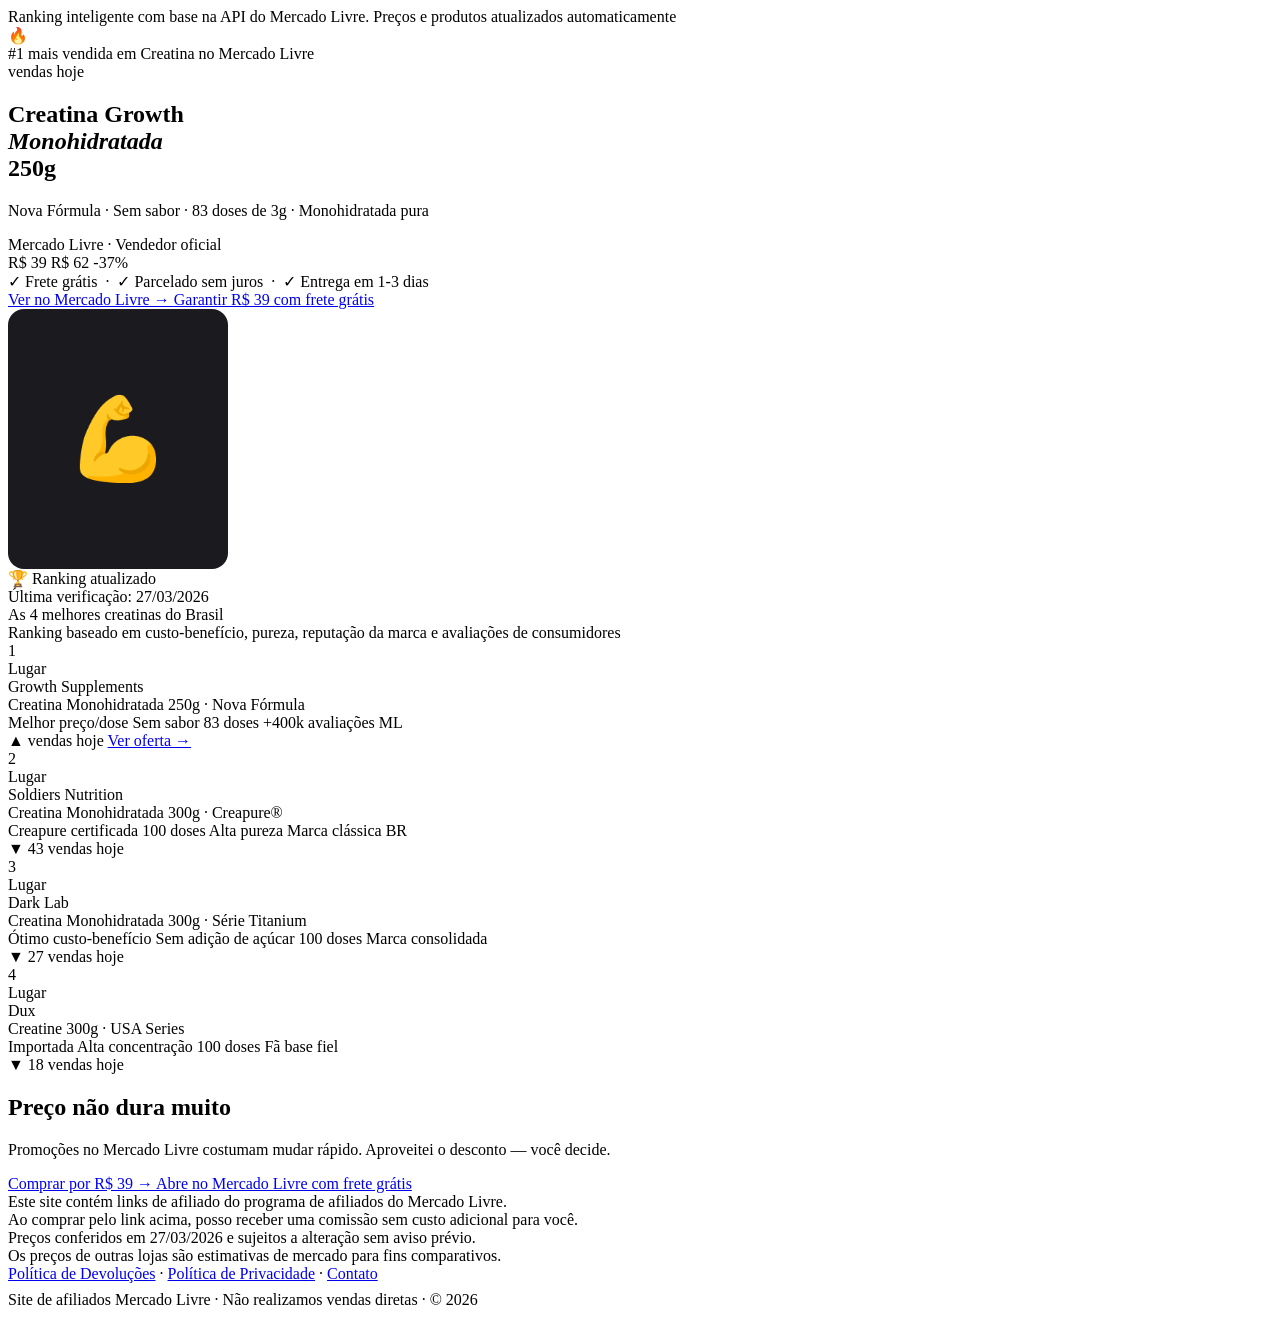
==== commit 55dfec27: "Update index.html" ====
--- a/index.html
+++ b/index.html
@@ -1,4 +1,4 @@
-<!DOCTYPE html>
+<!DOCTYPE html> 
 <html lang="pt-BR">
 <head>
     <meta name="google-site-verification" content="9dkgqxsHjFSELf1_AmP4bgAfAh4J020SIPHfa3td9Eo" />
